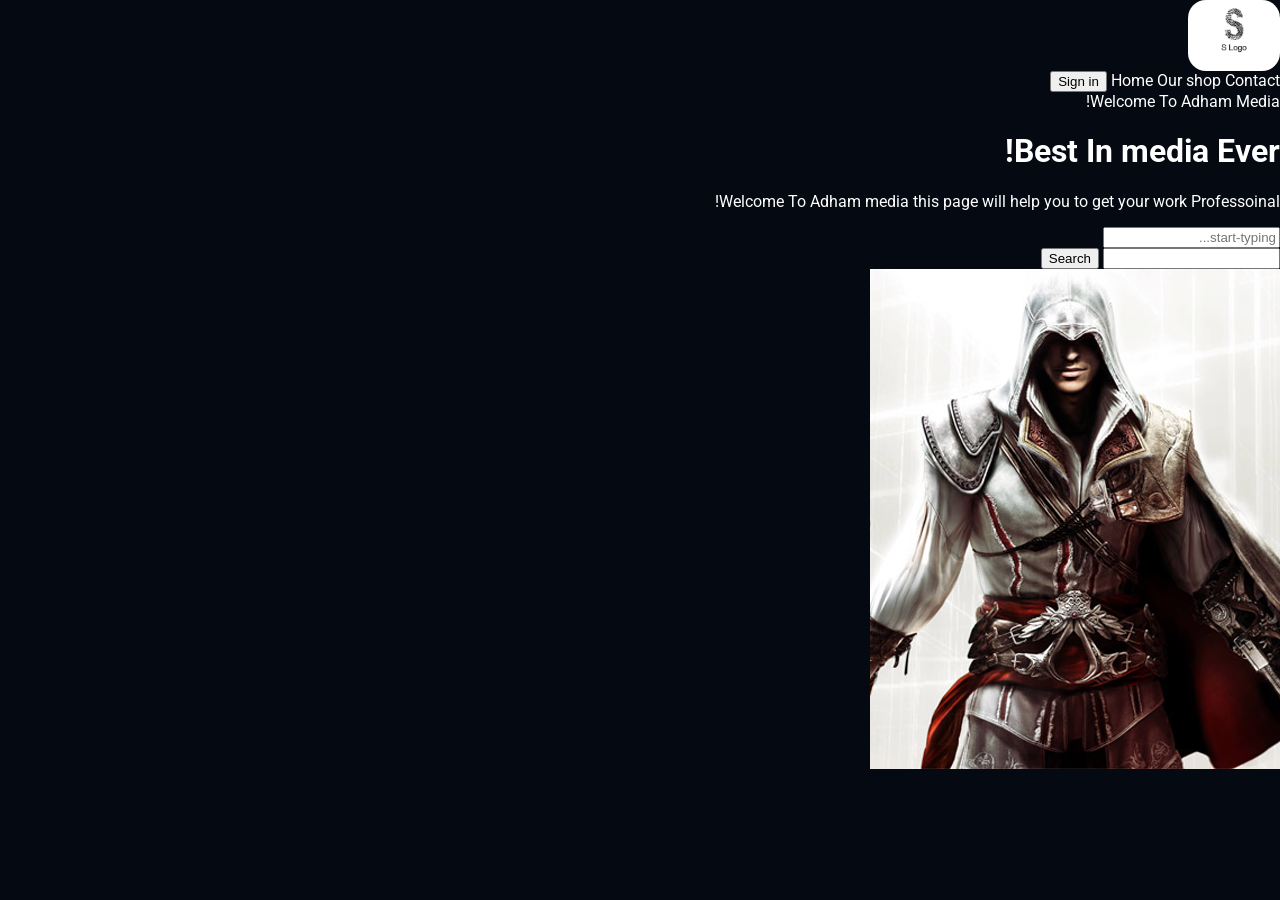
==== index.html @ a1171e75 "s s" ====
<!DOCTYPE html>

<head>
    <link rel="preconnect" href="https://fonts.googleapis.com">
    <link rel="preconnect" href="https://fonts.gstatic.com" crossorigin>
    <link
        href="https://fonts.googleapis.com/css2?family=Google+Sans:ital,opsz,wght,GRAD@0,17..18,400..700,200;1,17..18,400..700,200&family=Roboto:ital,wght@0,100..900;1,100..900&display=swap"
        rel="stylesheet">
    <title> Adham Media</title>
    <link rel="stylesheet" href="style.css">
</head>



<body class="landing-page">

    <div class="header">
        <img class="logo" src="images/20461.webp" />
        <div class="header-links">
            <a href="test.html">Home</a>
            <a href="#">Our shop</a>
            <a href="#">Contact</a>
            <button>Sign in </button>
        </div>
    </div>
    <!--landingpage -->
    <div>
        <span> Welcome To Adham Media!</span>
        <h1>Best In media Ever!</h1>
        <p>Welcome To Adham media this page will help you to get your work Professoinal!</p>
    </div>
    <div class="landing-page-search">
        <input placeholder="start-typing..." />
    </div>
    <input type="search">
    <button>Search</button>
    <div>
        <img src="images/banner-image.jpg" alt="">
    </div>
    </div>
</body>
---- style.css ----
body{margin:0;padding:0;font-family:"Roboto",sans-serif;background:#050911;color:#fff;direction:rtl}
*{box-sizing:border-box}
a{text-decoration:none;color:inherit}
img{max-width:100%;display:block}

.home-page{min-height:100vh;background:radial-gradient(circle at top left,#0d122e 0%,#060811 48%,#02040a 100%);padding-bottom:60px}
.site-header{max-width:1240px;margin:0 auto;padding:24px 32px;display:flex;justify-content:space-between;align-items:center;gap:24px}
.brand{display:flex;align-items:center;gap:16px}
.logo{width:90px;height:auto;border-radius:18px;object-fit:contain}
.brand-label{display:block;font-size:1.25rem;font-weight:800;color:#eef0ff}
.brand-subtitle{margin:0;color:#8ea1ff;font-size:.95rem}
.nav-menu{display:flex;align-items:center;gap:16px;flex-wrap:wrap}
.nav-menu a{padding:12px 18px;border-radius:999px;transition:transform .25s ease,background .25s ease}
.nav-menu a:hover{transform:translateY(-2px);background:rgba(94,114,255,.14)}
.nav-button{background:#5e72ff;color:#fff;box-shadow:0 18px 38px rgba(94,114,255,.22)}
.hero-panel{max-width:1180px;margin:0 auto;display:grid;grid-template-columns:1.1fr .9fr;gap:38px;padding:40px 32px 0;align-items:center;position:relative}
.hero-panel::after{content:'';position:absolute;left:5%;top:8%;width:45%;height:80%;border-radius:50%;background:radial-gradient(circle,#4273ff55 0%,transparent 55%);pointer-events:none}
.hero-copy{position:relative;z-index:1}
.eyebrow{display:inline-block;padding:10px 18px;background:rgba(94,114,255,.12);border-radius:999px;color:#c1d0ff;font-weight:700;margin-bottom:20px}
.hero-copy h1{font-size:clamp(3rem,4.5vw,4.8rem);line-height:1.03;margin:0 0 22px;color:#f5f7ff;letter-spacing:-.04em;text-shadow:0 18px 40px rgba(0,0,0,.2)}
.hero-copy p{max-width:620px;font-size:1.05rem;line-height:1.8;color:rgba(245,247,255,.82);margin:0 0 30px}
.hero-actions{display:flex;flex-wrap:wrap;gap:16px;margin-bottom:36px}
.primary-button{display:inline-flex;align-items:center;justify-content:center;padding:16px 34px;border-radius:999px;background:linear-gradient(135deg,#6a7bff,#2f3bc1);color:#fff;font-weight:700;box-shadow:0 20px 50px rgba(64,84,255,.22)}
.secondary-button{display:inline-flex;align-items:center;justify-content:center;padding:16px 34px;border-radius:999px;border:1px solid rgba(255,255,255,.14);color:#d7d9ff;background:rgba(255,255,255,.04)}
.hero-metrics{display:grid;grid-template-columns:repeat(3,minmax(120px,1fr));gap:18px}
.hero-metrics div{padding:22px;border-radius:24px;background:rgba(255,255,255,.05);border:1px solid rgba(255,255,255,.08);text-align:center;backdrop-filter:blur(12px)}
.hero-metrics strong{display:block;font-size:2rem;color:#fff;margin-bottom:8px}
.hero-metrics span{display:block;color:#aab8ff}
.hero-visual{position:relative}
.visual-card{position:relative;border-radius:38px;overflow:hidden;box-shadow:0 38px 100px rgba(0,0,0,.45);border:1px solid rgba(94,114,255,.18);background:linear-gradient(180deg,rgba(13,23,77,.85),rgba(8,10,21,.95))}
.visual-card img{width:100%;height:auto;display:block}
.visual-badge{position:absolute;bottom:20px;left:20px;right:auto;padding:18px 22px;border-radius:24px;background:rgba(4,6,16,.92);border:1px solid rgba(94,114,255,.16);backdrop-filter:blur(16px)}
.visual-badge span{display:block;color:#91a7ff;font-size:.9rem;margin-bottom:8px;letter-spacing:.08em;text-transform:uppercase}
.visual-badge strong{display:block;font-size:1.5rem;color:#fff}
.features-grid{max-width:1180px;margin:60px auto 40px;padding:0 32px;display:grid;grid-template-columns:repeat(3,minmax(220px,1fr));gap:24px}
.feature-item{padding:28px;border-radius:28px;background:rgba(255,255,255,.04);border:1px solid rgba(255,255,255,.08);box-shadow:0 28px 90px rgba(0,0,0,.16);transition:transform .3s ease,border-color .3s ease}
.feature-item:hover{transform:translateY(-8px);border-color:rgba(94,114,255,.35)}
.feature-item span{display:inline-flex;padding:10px 14px;border-radius:999px;background:rgba(94,114,255,.16);color:#c7d2fe;font-weight:700;margin-bottom:20px}
.feature-item h2{margin:0 0 14px;font-size:1.5rem;color:#fff}
.feature-item p{margin:0;color:rgba(255,255,255,.72);line-height:1.75}
.cta-strip{max-width:1180px;margin:0 auto;padding:32px 32px 48px;display:flex;align-items:center;justify-content:space-between;gap:20px;background:linear-gradient(135deg,rgba(79,70,229,.16),rgba(255,255,255,.05));border:1px solid rgba(255,255,255,.1);border-radius:28px;box-shadow:0 24px 80px rgba(0,0,0,.16)}
.cta-strip small{display:block;color:#b7c2ff;margin-bottom:12px}
.cta-strip h2{margin:0 0 14px;font-size:2rem;line-height:1.2;color:#fff}
.cta-strip p{margin:0;color:rgba(255,255,255,.74);max-width:760px;line-height:1.8}
@media(max-width:980px){.site-header{flex-direction:column;align-items:flex-start}.hero-panel{grid-template-columns:1fr;gap:28px;padding:40px 24px}.features-grid{grid-template-columns:1fr}.cta-strip{flex-direction:column;align-items:flex-start;padding:28px}}@media(max-width:680px){.site-header{padding:20px 20px}.hero-copy h1{font-size:2.5rem}.hero-actions{flex-direction:column;align-items:stretch}.primary-button,.secondary-button{width:100%}.hero-metrics{grid-template-columns:1fr}.cta-strip{padding:24px}.nav-menu{gap:10px}}'@
cd "d:\Website Learning\Adham.websiteflexi.com"; Set-Content -Path style.css -Value @'
body{margin:0;padding:0;font-family:"Roboto",sans-serif;background:#050911;color:#fff;direction:rtl}
*{box-sizing:border-box}
a{text-decoration:none;color:inherit}
img{max-width:100%;display:block}

.home-page{min-height:100vh;background:radial-gradient(circle at top left,#0d122e 0%,#060811 48%,#02040a 100%);padding-bottom:60px}
.site-header{max-width:1240px;margin:0 auto;padding:24px 32px;display:flex;justify-content:space-between;align-items:center;gap:24px}
.brand{display:flex;align-items:center;gap:16px}
.logo{width:90px;height:auto;border-radius:18px;object-fit:contain}
.brand-label{display:block;font-size:1.25rem;font-weight:800;color:#eef0ff}
.brand-subtitle{margin:0;color:#8ea1ff;font-size:.95rem}
.nav-menu{display:flex;align-items:center;gap:16px;flex-wrap:wrap}
.nav-menu a{padding:12px 18px;border-radius:999px;transition:transform .25s ease,background .25s ease}
.nav-menu a:hover{transform:translateY(-2px);background:rgba(94,114,255,.14)}
.nav-button{background:#5e72ff;color:#fff;box-shadow:0 18px 38px rgba(94,114,255,.22)}
.hero-panel{max-width:1180px;margin:0 auto;display:grid;grid-template-columns:1.1fr .9fr;gap:38px;padding:40px 32px 0;align-items:center;position:relative}
.hero-panel::after{content:'';position:absolute;left:5%;top:8%;width:45%;height:80%;border-radius:50%;background:radial-gradient(circle,#4273ff55 0%,transparent 55%);pointer-events:none}
.hero-copy{position:relative;z-index:1}
.eyebrow{display:inline-block;padding:10px 18px;background:rgba(94,114,255,.12);border-radius:999px;color:#c1d0ff;font-weight:700;margin-bottom:20px}
.hero-copy h1{font-size:clamp(3rem,4.5vw,4.8rem);line-height:1.03;margin:0 0 22px;color:#f5f7ff;letter-spacing:-.04em;text-shadow:0 18px 40px rgba(0,0,0,.2)}
.hero-copy p{max-width:620px;font-size:1.05rem;line-height:1.8;color:rgba(245,247,255,.82);margin:0 0 30px}
.hero-actions{display:flex;flex-wrap:wrap;gap:16px;margin-bottom:36px}
.primary-button{display:inline-flex;align-items:center;justify-content:center;padding:16px 34px;border-radius:999px;background:linear-gradient(135deg,#6a7bff,#2f3bc1);color:#fff;font-weight:700;box-shadow:0 20px 50px rgba(64,84,255,.22)}
.secondary-button{display:inline-flex;align-items:center;justify-content:center;padding:16px 34px;border-radius:999px;border:1px solid rgba(255,255,255,.14);color:#d7d9ff;background:rgba(255,255,255,.04)}
.hero-metrics{display:grid;grid-template-columns:repeat(3,minmax(120px,1fr));gap:18px}
.hero-metrics div{padding:22px;border-radius:24px;background:rgba(255,255,255,.05);border:1px solid rgba(255,255,255,.08);text-align:center;backdrop-filter:blur(12px)}
.hero-metrics strong{display:block;font-size:2rem;color:#fff;margin-bottom:8px}
.hero-metrics span{display:block;color:#aab8ff}
.hero-visual{position:relative}
.visual-card{position:relative;border-radius:38px;overflow:hidden;box-shadow:0 38px 100px rgba(0,0,0,.45);border:1px solid rgba(94,114,255,.18);background:linear-gradient(180deg,rgba(13,23,77,.85),rgba(8,10,21,.95))}
.visual-card img{width:100%;height:auto;display:block}
.visual-badge{position:absolute;bottom:20px;left:20px;right:auto;padding:18px 22px;border-radius:24px;background:rgba(4,6,16,.92);border:1px solid rgba(94,114,255,.16);backdrop-filter:blur(16px)}
.visual-badge span{display:block;color:#91a7ff;font-size:.9rem;margin-bottom:8px;letter-spacing:.08em;text-transform:uppercase}
.visual-badge strong{display:block;font-size:1.5rem;color:#fff}
.features-grid{max-width:1180px;margin:60px auto 40px;padding:0 32px;display:grid;grid-template-columns:repeat(3,minmax(220px,1fr));gap:24px}
.feature-item{padding:28px;border-radius:28px;background:rgba(255,255,255,.04);border:1px solid rgba(255,255,255,.08);box-shadow:0 28px 90px rgba(0,0,0,.16);transition:transform .3s ease,border-color .3s ease}
.feature-item:hover{transform:translateY(-8px);border-color:rgba(94,114,255,.35)}
.feature-item span{display:inline-flex;padding:10px 14px;border-radius:999px;background:rgba(94,114,255,.16);color:#c7d2fe;font-weight:700;margin-bottom:20px}
.feature-item h2{margin:0 0 14px;font-size:1.5rem;color:#fff}
.feature-item p{margin:0;color:rgba(255,255,255,.72);line-height:1.75}
.cta-strip{max-width:1180px;margin:0 auto;padding:32px 32px 48px;display:flex;align-items:center;justify-content:space-between;gap:20px;background:linear-gradient(135deg,rgba(79,70,229,.16),rgba(255,255,255,.05));border:1px solid rgba(255,255,255,.1);border-radius:28px;box-shadow:0 24px 80px rgba(0,0,0,.16)}
.cta-strip small{display:block;color:#b7c2ff;margin-bottom:12px}
.cta-strip h2{margin:0 0 14px;font-size:2rem;line-height:1.2;color:#fff}
.cta-strip p{margin:0;color:rgba(255,255,255,.74);max-width:760px;line-height:1.8}
@media(max-width:980px){.site-header{flex-direction:column;align-items:flex-start}.hero-panel{grid-template-columns:1fr;gap:28px;padding:40px 24px}.features-grid{grid-template-columns:1fr}.cta-strip{flex-direction:column;align-items:flex-start;padding:28px}}@media(max-width:680px){.site-header{padding:20px 20px}.hero-copy h1{font-size:2.5rem}.hero-actions{flex-direction:column;align-items:stretch}.primary-button,.secondary-button{width:100%}.hero-metrics{grid-template-columns:1fr}.cta-strip{padding:24px}.nav-menu{gap:10px}}'@
cd "d:\Website Learning\Adham.websiteflexi.com"; Get-Content style.css -Head 30
cd "d:\Website Learning\Adham.websiteflexi.com"; Get-Item style.css | Select-Object FullName,Length; Get-Content style.css | Select-Object -First 30
cd "d:\Website Learning\Adham.websiteflexi.com"; pwd; Get-Content .\style.css -First 20
cd "d:\Website Learning\Adham.websiteflexi.com"; pwd; Get-Item .\style.css | Format-List FullName,Length; Get-Content .\style.css | Select-Object -First 15 | Format-List
cd "d:\Website Learning\Adham.websiteflexi.com"; Get-Item .\style.css | Format-List FullName,Length; Get-Content .\style.css | Select-Object -First 15
cd "d:\Website Learning\Adham.websiteflexi.com"; python - <<'PY'
import os
path = os.path.abspath('style.css')
print('PATH:', path)
print('EXISTS:', os.path.exists('style.css'))
with open('style.css','r',encoding='utf-8',errors='replace') as f:
    data = f.read(400)
print('FIRST:', repr(data))
PY
cd "d:\Website Learning\Adham.websiteflexi.com"; Get-ChildItem style.css | Format-List; Get-Content style.css -TotalCount 15
cd "d:\Website Learning\Adham.websiteflexi.com"; echo TEST; Get-Content .\style.css -Head 10
cd "d:\Website Learning\Adham.websiteflexi.com"; python - <<'PY'
css = r'''
body{margin:0;padding:0;font-family:"Roboto",sans-serif;background:#050911;color:#fff;direction:rtl}
*{box-sizing:border-box}
a{text-decoration:none;color:inherit}
img{max-width:100%;display:block}

.home-page,
.register-page{min-height:100vh}
.site-header,
.register-page .site-header{max-width:1240px;margin:0 auto;padding:26px 32px;display:flex;justify-content:space-between;align-items:center;gap:18px}
.brand{display:flex;align-items:center;gap:16px}
.logo{width:92px;height:auto;border-radius:18px;object-fit:contain}
.brand-label{display:block;font-size:1.25rem;font-weight:800;color:#eef0ff}
.brand-subtitle{margin:0;color:#8ea1ff;font-size:.95rem}
.nav-menu{display:flex;align-items:center;gap:12px;flex-wrap:wrap}
.nav-menu a{padding:12px 18px;border-radius:999px;transition:transform .24s ease,background .24s ease;color:#d7d7ff;font-weight:600}
.nav-menu a:hover{transform:translateY(-2px);background:rgba(94,114,255,.14)}
.nav-button{background:linear-gradient(135deg,#5e72ff,#3b4fe0);color:#fff;box-shadow:0 18px 38px rgba(94,114,255,.24)}
.hero-panel{max-width:1180px;margin:0 auto;display:grid;grid-template-columns:1.1fr .9fr;gap:36px;padding:40px 32px 0;align-items:center;position:relative};
.hero-panel::after{content:'';position:absolute;left:4%;top:6%;width:48%;height:76%;border-radius:50%;background:radial-gradient(circle,rgba(66,115,255,.3),transparent 52%);pointer-events:none};
.hero-copy{position:relative;z-index:1};
.eyebrow{display:inline-block;padding:10px 18px;background:rgba(94,114,255,.12);border-radius:999px;color:#c1d0ff;font-weight:700;margin-bottom:22px;letter-spacing:.08em;text-transform:uppercase}
.hero-copy h1{margin:0 0 22px;font-size:clamp(3rem,4.5vw,4.8rem);line-height:1.03;letter-spacing:-.04em;color:#f5f7ff;text-shadow:0 18px 40px rgba(0,0,0,.22)}
.hero-copy p{max-width:620px;margin:0 0 34px;font-size:1.05rem;line-height:1.8;color:rgba(245,247,255,.84)}
.hero-actions{display:flex;flex-wrap:wrap;gap:16px;margin-bottom:36px}
.primary-button,.secondary-button,.btn-primary{display:inline-flex;align-items:center;justify-content:center;border-radius:999px;padding:16px 34px;font-weight:700;transition:transform .25s ease,background-color .25s ease,opacity .25s ease}
.primary-button,.btn-primary{background:linear-gradient(135deg,#6a7bff,#2f3bc1);color:#fff;box-shadow:0 20px 50px rgba(64,84,255,.22)}
.primary-button:hover,.btn-primary:hover{transform:translateY(-2px)}
.secondary-button{background:rgba(255,255,255,.05);border:1px solid rgba(255,255,255,.12);color:#d7d9ff}
.secondary-button:hover{background:rgba(255,255,255,.14)}
.hero-metrics{display:grid;grid-template-columns:repeat(3,minmax(120px,1fr));gap:18px}
.hero-metrics div{padding:22px;border-radius:24px;background:rgba(255,255,255,.05);border:1px solid rgba(255,255,255,.08);text-align:center;backdrop-filter:blur(12px)}
.hero-metrics strong{display:block;font-size:2rem;color:#fff;margin-bottom:8px}
.hero-metrics span{display:block;color:#aab8ff}
.hero-visual{position:relative}
.visual-card{position:relative;border-radius:38px;overflow:hidden;box-shadow:0 38px 100px rgba(0,0,0,.45);border:1px solid rgba(94,114,255,.18);background:linear-gradient(180deg,rgba(13,23,77,.85),rgba(8,10,21,.95))}
.visual-card img{width:100%;height:auto;display:block}
.visual-badge{position:absolute;bottom:20px;left:20px;padding:18px 22px;border-radius:24px;background:rgba(4,6,16,.92);border:1px solid rgba(94,114,255,.16);backdrop-filter:blur(16px)}
.visual-badge span{display:block;color:#91a7ff;font-size:.9rem;margin-bottom:8px;letter-spacing:.08em;text-transform:uppercase}
.visual-badge strong{display:block;font-size:1.5rem;color:#fff}
.features-grid{max-width:1180px;margin:60px auto 40px;padding:0 32px;display:grid;grid-template-columns:repeat(3,minmax(220px,1fr));gap:24px}
.feature-item{padding:28px;border-radius:28px;background:rgba(255,255,255,.04);border:1px solid rgba(255,255,255,.08);box-shadow:0 28px 90px rgba(0,0,0,.16);transition:transform .3s ease,border-color .3s ease}
.feature-item:hover{transform:translateY(-8px);border-color:rgba(94,114,255,.35)}
.feature-item span{display:inline-flex;padding:10px 14px;border-radius:999px;background:rgba(94,114,255,.16);color:#c7d2fe;font-weight:700;margin-bottom:20px}
.feature-item h2{margin:0 0 14px;font-size:1.5rem;color:#fff}
.feature-item p{margin:0;color:rgba(255,255,255,.72);line-height:1.75}
.cta-strip{max-width:1180px;margin:0 auto 80px;padding:32px 32px 48px;display:flex;align-items:center;justify-content:space-between;gap:20px;background:linear-gradient(135deg,rgba(79,70,229,.16),rgba(255,255,255,.05));border:1px solid rgba(255,255,255,.1);border-radius:28px;box-shadow:0 24px 80px rgba(0,0,0,.16)}
.cta-strip small{display:block;color:#b7c2ff;margin-bottom:12px}
.cta-strip h2{margin:0 0 14px;font-size:2rem;line-height:1.2;color:#fff}
.cta-strip p{margin:0;color:rgba(255,255,255,.74);max-width:760px;line-height:1.8}

.register-page{background:linear-gradient(180deg,#0d1f48 0%,#07152d 100%)}
.form-container{display:flex;justify-content:center;align-items:center;padding:40px 24px 60px}
.register-panel{width:min(1080px,100%);display:grid;grid-template-columns:1fr 1.05fr;background:rgba(255,255,255,.06);border:1px solid rgba(255,255,255,.12);border-radius:32px;overflow:hidden;backdrop-filter:blur(18px);box-shadow:0 40px 120px rgba(0,0,0,.24)}
.register-info{padding:48px 38px;display:flex;flex-direction:column;justify-content:space-between;gap:24px;border-right:1px solid rgba(255,255,255,.08)}
.register-info span{color:#7dd3fc;font-size:.95rem;font-weight:700;letter-spacing:.08em;text-transform:uppercase}
.register-info h1{margin:0;font-size:2.6rem;line-height:1.05}
.register-info p{color:rgba(255,255,255,.82);font-size:1rem;line-height:1.8}
.register-stats{display:flex;gap:18px;flex-wrap:wrap}
.register-stats div{background:rgba(255,255,255,.08);padding:18px 20px;border-radius:20px;min-width:140px}
.register-stats strong{display:block;font-size:1.8rem;margin-bottom:8px;color:#fff}
.register-stats p{margin:0;color:#cbd5e1}
.register-form{padding:48px 38px;display:grid;gap:18px}
.input-group{display:grid;gap:8px}
.input-group label{color:rgba(255,255,255,.85);font-size:.95rem}
.input-group input{width:100%;padding:14px 16px;border-radius:16px;border:1px solid rgba(255,255,255,.14);background:rgba(255,255,255,.08);color:white;font-size:1rem;outline:none;transition:border-color .2s ease,box-shadow .2s ease}
.input-group input:focus{border-color:#7dd3fc;box-shadow:0 0 0 3px rgba(125,211,252,.12)}
.helper-text{margin:0;color:rgba(255,255,255,.7);font-size:.95rem}
.success-message{margin:0;padding:14px 18px;border-radius:14px;background:rgba(34,197,94,.15);color:#d1fae5;border:1px solid rgba(34,197,94,.3);display:none}
.success-message.visible{display:block}
@media(max-width:980px){.hero-panel,.register-panel{grid-template-columns:1fr}.hero-panel{padding:40px 24px 0}.features-grid{grid-template-columns:1fr}.cta-strip{flex-direction:column;align-items:flex-start;padding:28px}}
@media(max-width:680px){.site-header{flex-direction:column;align-items:flex-start;padding:20px 20px}.hero-copy h1{font-size:2.5rem}.hero-actions{flex-direction:column;width:100%}.primary-button,.secondary-button,.btn-primary{width:100%}.hero-metrics{grid-template-columns:1fr}.features-grid,.cta-strip{padding:0 16px}.cta-strip{gap:18px}.nav-menu{gap:10px}}'''
with open('style.css','w',encoding='utf-8') as f:
    f.write(css)
print('OK')
PY
cd "d:\Website Learning\Adham.websiteflexi.com"; python - <<'PY'
from pathlib import Path
text = Path('main.css').read_text(encoding='utf-8')
if 'keyframes' not in text:
    Path('main.css').write_text(text + '\n\n@keyframes pageFade {\n  from { opacity: 0; transform: translateY(14px); }\n  to { opacity: 1; transform: translateY(0); }\n}\n\n@keyframes floatIn {\n  from { opacity: 0; transform: translateY(24px) scale(0.98); }\n  to { opacity: 1; transform: translateY(0) scale(1); }\n}\n', encoding='utf-8')
print('added keyframes')
else:
    print('keyframes exist')
PY
cd "d:\Website Learning\Adham.websiteflexi.com"; Get-Item index.html | Format-List Name,Length; Get-Content index.html -TotalCount 30
cd "d:\Website Learning\Adham.websiteflexi.com"; if (Test-Path index.html) { Write-Host 'EXISTS'; Get-Content index.html | ForEach-Object { Write-Host $_ } } else { Write-Host 'MISSING' }
cd "d:\Website Learning\Adham.websiteflexi.com"; @'
<!DOCTYPE html>
<html lang="ar" dir="rtl">
<head>
    <meta charset="UTF-8">
    <meta name="viewport" content="width=device-width, initial-scale=1.0">
    <link rel="preconnect" href="https://fonts.googleapis.com">
    <link rel="preconnect" href="https://fonts.gstatic.com" crossorigin>
    <link href="https://fonts.googleapis.com/css2?family=Roboto:ital,wght@0,100..900;1,100..900&display=swap" rel="stylesheet">
    <title>????? ???????? | Adham Portfolio</title>
    <link rel="stylesheet" href="./main.css">
</head>
<body class="home-page">
    <header class="site-header">
        <div class="brand">
            <img class="logo" src="images/20461.webp" alt="???? Adham">
            <div>
                <span class="brand-label">Adham</span>
                <p class="brand-subtitle">????? ???????? ??????????</p>
            </div>
        </div>
        <nav class="nav-menu">
            <a href="index.html">????????</a>
            <a href="#projects">????????</a>
            <a href="#about">?? ???</a>
            <a class="nav-button" href="register.html">??? ????</a>
        </nav>
    </header>

    <main>
        <section class="hero-panel">
            <div class="hero-copy">
                <span class="eyebrow">????? ???????</span>
                <h1>????? ????? ????? ????? ???????? ??????? ???????</h1>
                <p>?????? ?????? ?? ???????? ??????? ??????? ?????? ???????? ?? ???? ????? ???? ?????? ?????? ?????.</p>
                <div class="hero-actions">
                    <a class="primary-button" href="register.html">??? ????? ????</a>
                    <a class="secondary-button" href="#projects">??? ????????</a>
                </div>
                <div class="hero-metrics">
                    <div>
                        <strong>10+</strong>
                        <span>?????? ?????</span>
                    </div>
                    <div>
                        <strong>350+</strong>
                        <span>???? ?????</span>
                    </div>
                    <div>
                        <strong>5</strong>
                        <span>????? ?????</span>
                    </div>
                </div>
            </div>

            <div class="hero-visual">
                <article class="visual-card">
                    <img src="images/banner-image.jpg" alt="????? ????? ????????? ???????">
                    <div class="visual-badge">
                        <span>?????? ???</span>
                        <strong>?????? ?????? 2026</strong>
                    </div>
                </article>
            </div>
        </section>

        <section id="projects" class="features-grid">
            <article class="feature-item">
                <span>??????? 01</span>
                <h2>????? ????? ???? ????????</h2>
                <p>????? ????? ???? ???? ???? ???? ?????? ?????? ?????? ???????? ????? ?????????.</p>
                <a href="#" class="secondary-button">??? ????????</a>
            </article>
            <article class="feature-item">
                <span>??????? 02</span>
                <h2>????? ???? ???</h2>
                <p>????? ???? ??? ?????? ?? ????? ??? ???? ????? ?????????? ????????.</p>
                <a href="#" class="secondary-button">??? ????????</a>
            </article>
            <article class="feature-item">
                <span>??????? 03</span>
                <h2>????? ????? ?????</h2>
                <p>????? ????? ????? ?? ????? ??? ???????? ???????? ????? ????????? ???? ????.</p>
                <a href="#" class="secondary-button">??? ????????</a>
            </article>
            <article class="feature-item">
                <span>??????? 04</span>
                <h2>???? ??????? ??????</h2>
                <p>????? ???? ???? ???????? ???? ??????? ??????? ???????? ?????? ???? ?????.</p>
                <a href="#" class="secondary-button">??? ????????</a>
            </article>
            <article class="feature-item">
                <span>??????? 05</span>
                <h2>???? ???? ????? ??????</h2>
                <p>?????? ????????? ????? ?? ????? ???? ????? ??????? ?????? ???????? ??????.</p>
                <a href="#" class="secondary-button">??? ????????</a>
            </article>
            <article class="feature-item">
                <span>??????? 06</span>
                <h2>???? ????? ?????</h2>
                <p>????? ???? ????? ?? ?????? ????? ????? ??? ????? ??????? ???????.</p>
                <a href="#" class="secondary-button">??? ????????</a>
            </article>
            <article class="feature-item">
                <span>??????? 07</span>
                <h2>????? ????? ?????</h2>
                <p>????? ??? ??????? ??????? ?? ????? ???? ????? ?????? ?????? ????.</p>
                <a href="#" class="secondary-button">??? ????????</a>
            </article>
            <article class="feature-item">
                <span>??????? 08</span>
                <h2>????? ????? ?????????</h2>
                <p>????? ????? ???? ?????? ?? ????? ???? ??????? ?????? ????? ??????????.</p>
                <a href="#" class="secondary-button">??? ????????</a>
            </article>
            <article class="feature-item">
                <span>??????? 09</span>
                <h2>???? ????? ?????</h2>
                <p>????? ???? ????? ???? ????? ??????? ????? ???????? ???? ??????? ???????.</p>
                <a href="#" class="secondary-button">??? ????????</a>
            </article>
            <article class="feature-item">
                <span>??????? 10</span>
                <h2>????? ????? ?????</h2>
                <p>????? ????? ????? ?????? ???????? ??????? ?? ?????? ????? ???????? ??????? ??????.</p>
                <a href="#" class="secondary-button">??? ????????</a>
            </article>
        </section>

        <section class="cta-strip" id="about">
            <div>
                <small>?? ???????</small>
                <h2>??????? ?????? ??? ???? ????</h2>
                <p>??? ?????? ???? ????? ????? ???????? ?? ???? ??????? ????? ???? ????? ????? ????? ???????.</p>
            </div>
            <a class="primary-button" href="contact.html">????? ???</a>
        </section>
    </main>
</body>
</html>
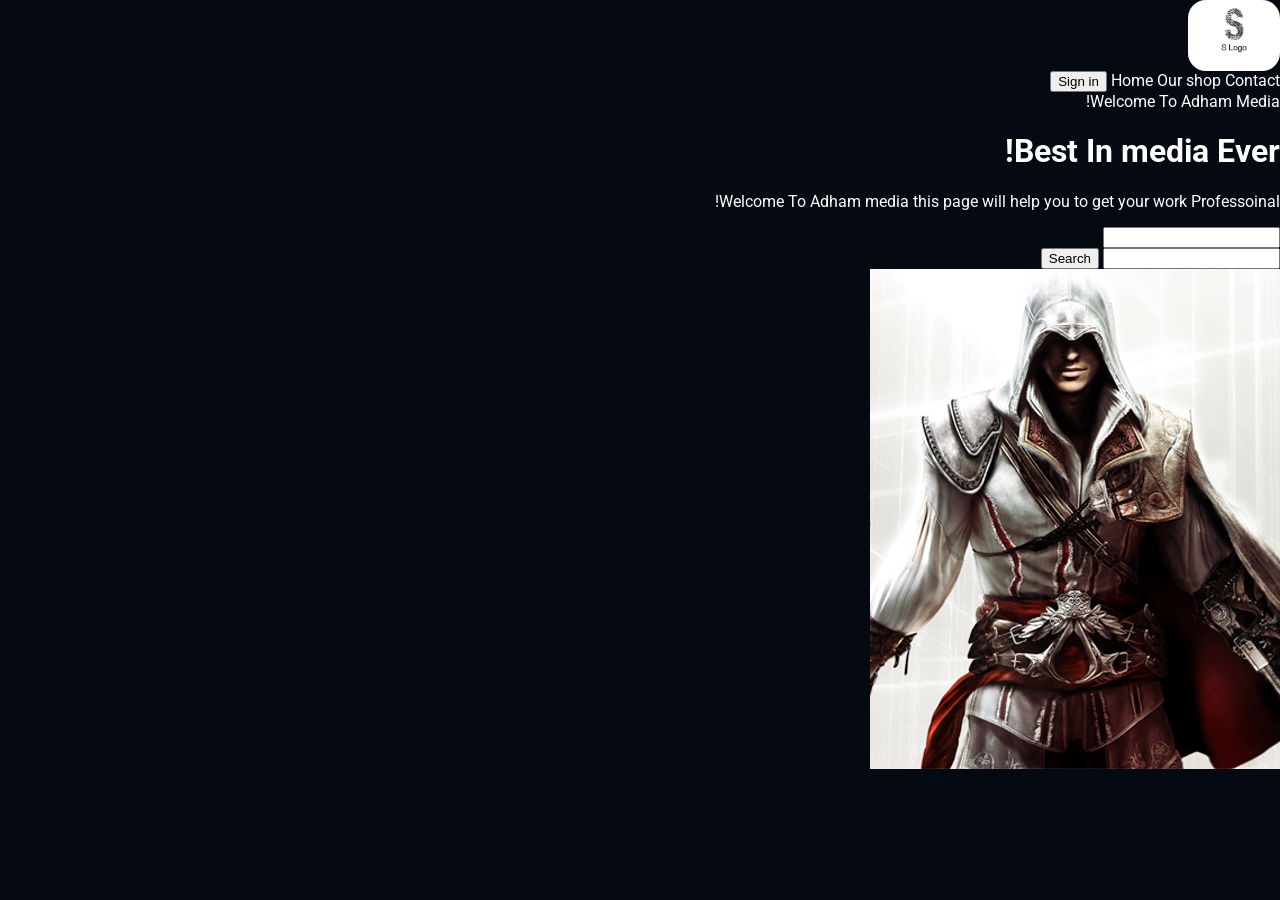
==== commit 5f62aa61: "s s" ====
--- a/index.html
+++ b/index.html
@@ -30,7 +30,7 @@
         <p>Welcome To Adham media this page will help you to get your work Professoinal!</p>
     </div>
     <div class="landing-page-search">
-        <input placeholder="start-typing..." />
+        <input searchplaceholder="start-typing..." />
     </div>
     <input type="search">
     <button>Search</button>
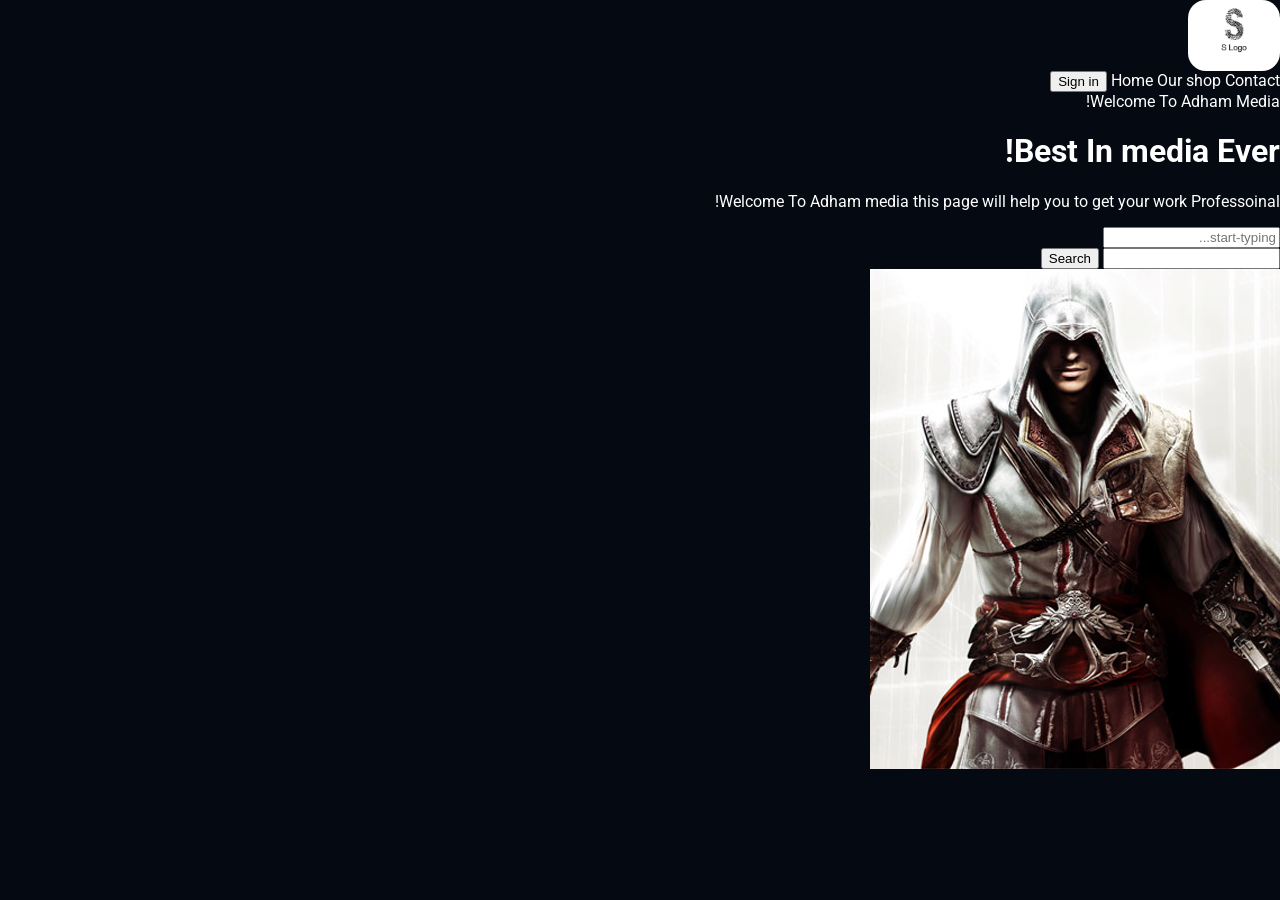
==== commit 611e9d6a: "s s" ====
--- a/index.html
+++ b/index.html
@@ -30,7 +30,7 @@
         <p>Welcome To Adham media this page will help you to get your work Professoinal!</p>
     </div>
     <div class="landing-page-search">
-        <input searchplaceholder="start-typing..." />
+        <input placeholder="start-typing..." />
     </div>
     <input type="search">
     <button>Search</button>
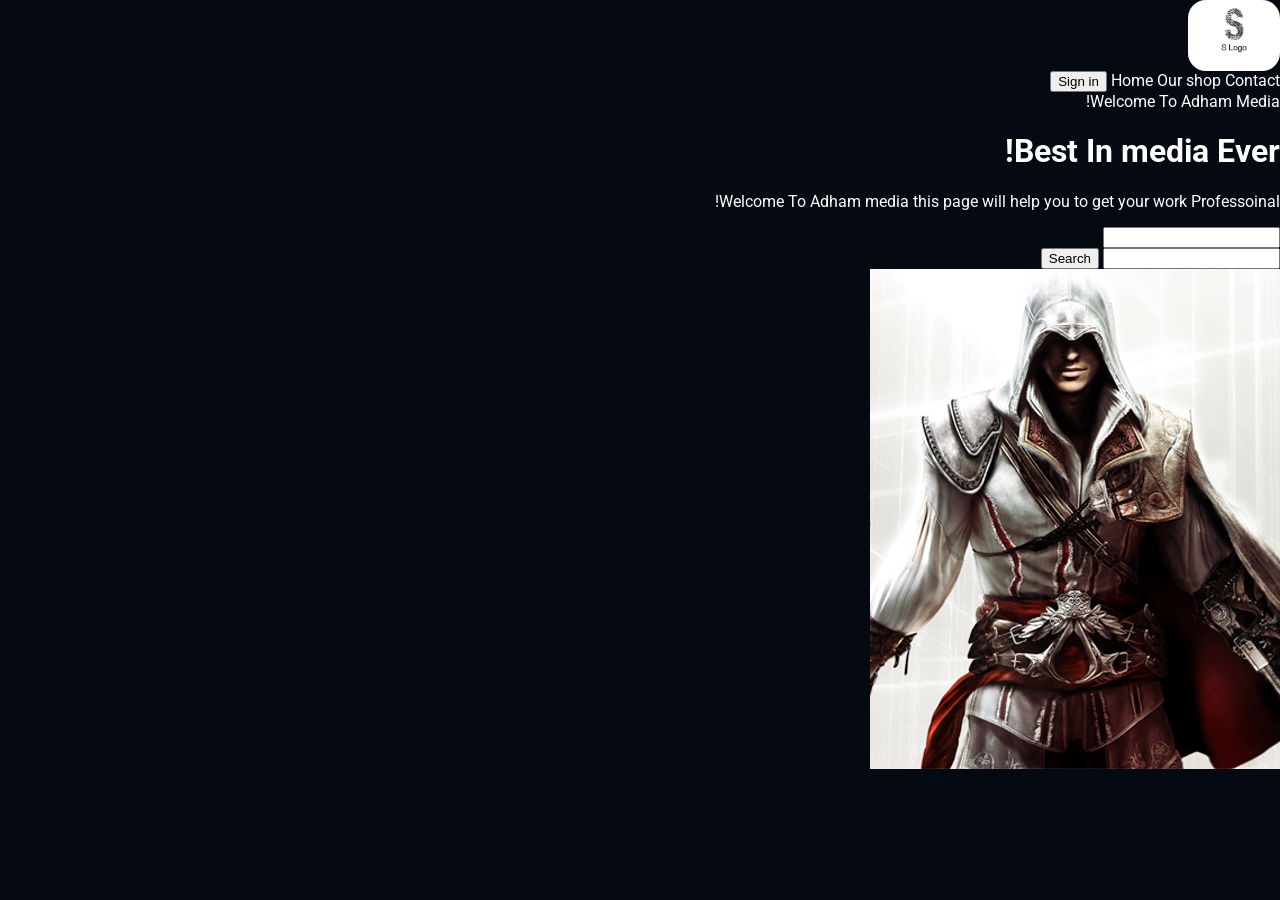
==== commit 0b4d8a34: "s s" ====
--- a/index.html
+++ b/index.html
@@ -30,7 +30,7 @@
         <p>Welcome To Adham media this page will help you to get your work Professoinal!</p>
     </div>
     <div class="landing-page-search">
-        <input placeholder="start-typing..." />
+        <input searchplaceholder="start-typing..." />
     </div>
     <input type="search">
     <button>Search</button>
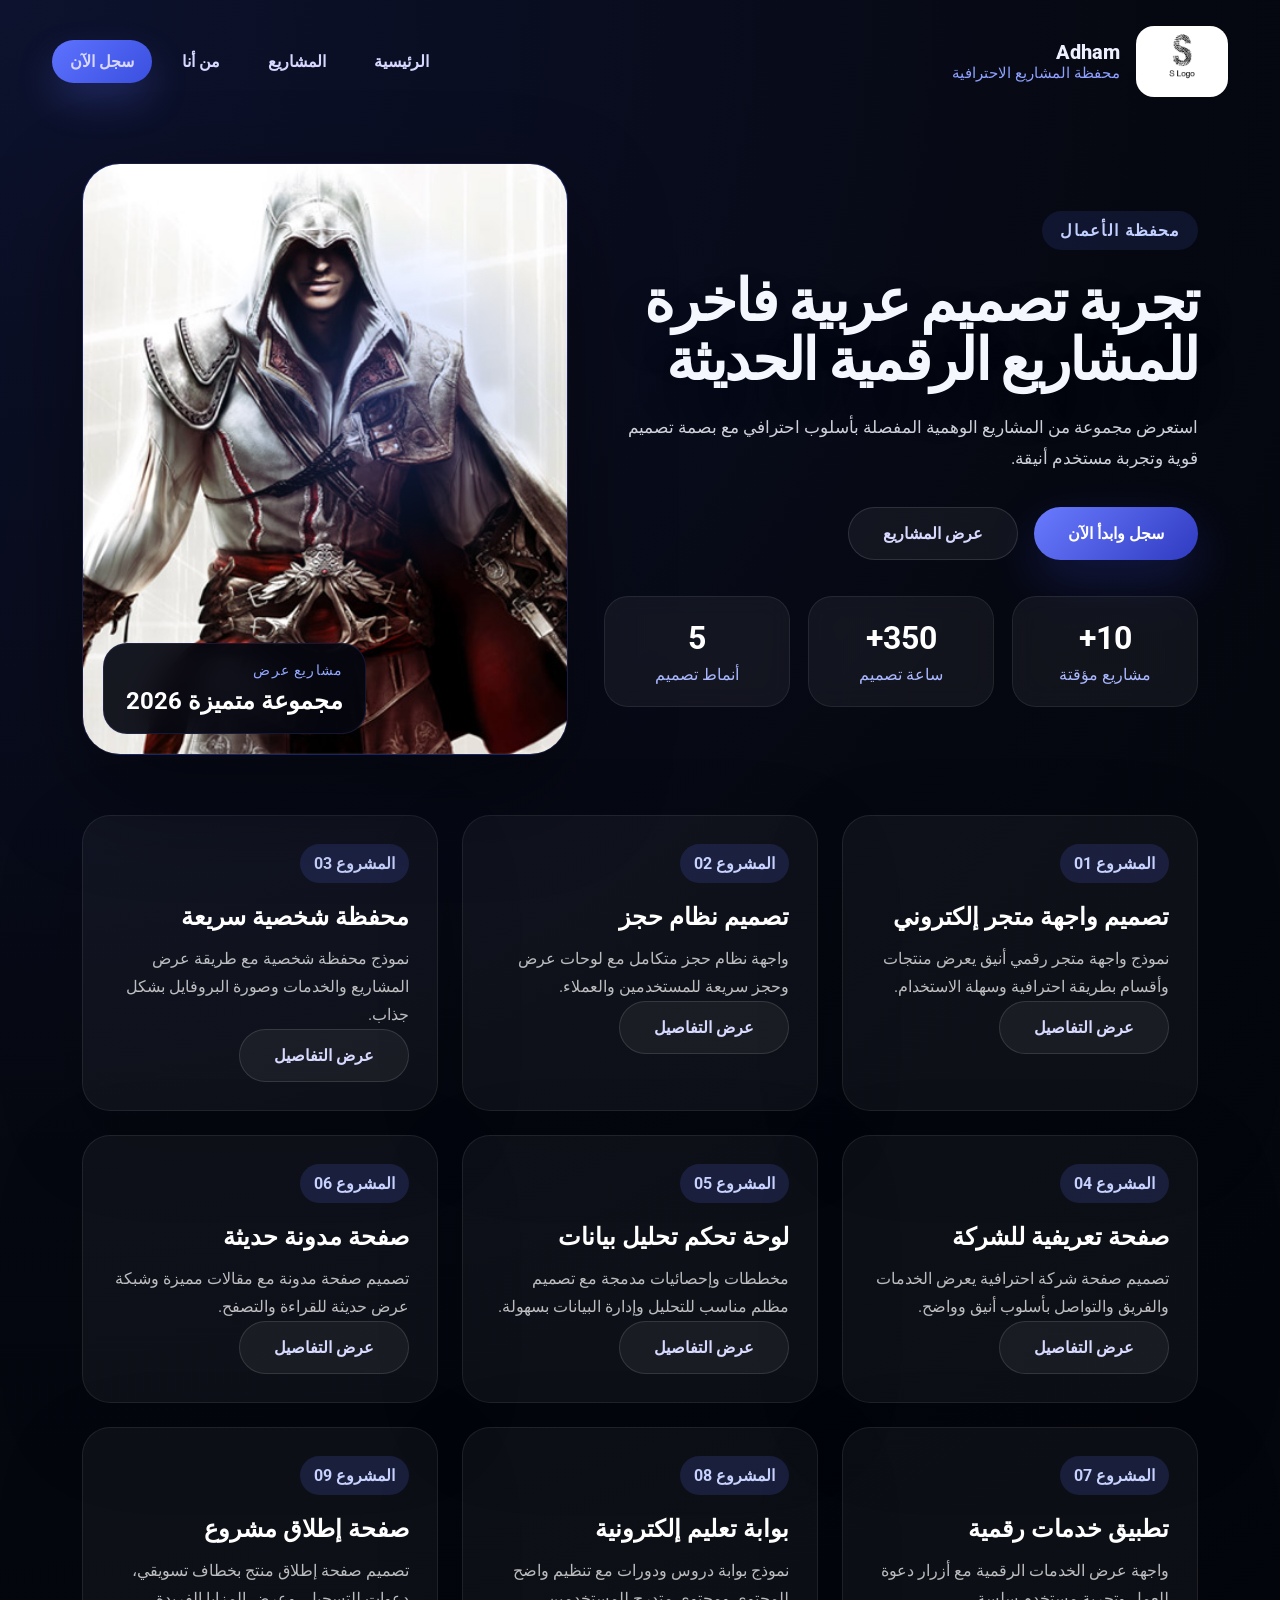
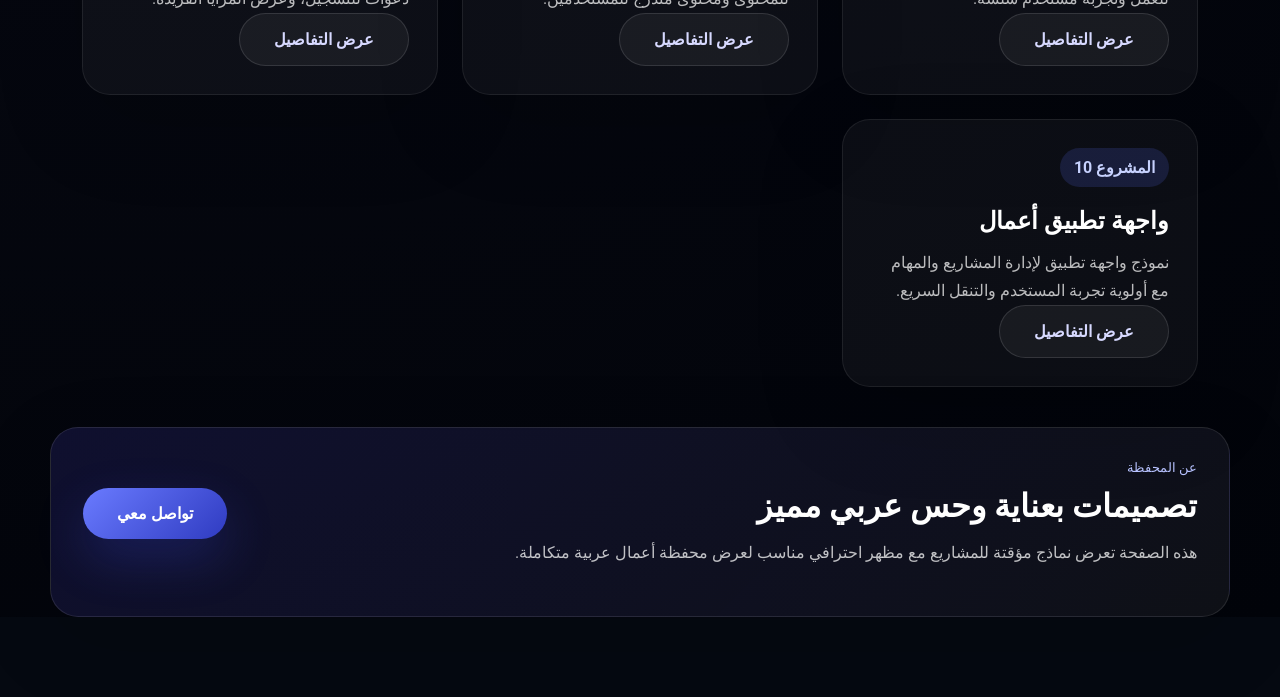
==== commit 4f25b4b9: "s s" ====
--- a/index.html
+++ b/index.html
@@ -1,41 +1,146 @@
-<!DOCTYPE html>
+﻿<!DOCTYPE html>
+<html lang="ar" dir="rtl">
+<head>
+  <meta charset="UTF-8">
+  <meta name="viewport" content="width=device-width, initial-scale=1.0">
+  <link rel="preconnect" href="https://fonts.googleapis.com">
+  <link rel="preconnect" href="https://fonts.gstatic.com" crossorigin>
+  <link href="https://fonts.googleapis.com/css2?family=Roboto:ital,wght@0,100..900;1,100..900&display=swap" rel="stylesheet">
+  <title>محفظة المشاريع | Adham Portfolio</title>
+  <link rel="stylesheet" href="./main.css">
+</head>
+<body class="home-page">
+  <header class="site-header">
+    <div class="brand">
+      <img class="logo" src="images/20461.webp" alt="شعار Adham">
+      <div>
+        <span class="brand-label">Adham</span>
+        <p class="brand-subtitle">محفظة المشاريع الاحترافية</p>
+      </div>
+    </div>
+    <nav class="nav-menu">
+      <a href="index.html">الرئيسية</a>
+      <a href="#projects">المشاريع</a>
+      <a href="#about">من أنا</a>
+      <a class="nav-button" href="register.html">سجل الآن</a>
+    </nav>
+  </header>
 
-<head>
-    <link rel="preconnect" href="https://fonts.googleapis.com">
-    <link rel="preconnect" href="https://fonts.gstatic.com" crossorigin>
-    <link
-        href="https://fonts.googleapis.com/css2?family=Google+Sans:ital,opsz,wght,GRAD@0,17..18,400..700,200;1,17..18,400..700,200&family=Roboto:ital,wght@0,100..900;1,100..900&display=swap"
-        rel="stylesheet">
-    <title> Adham Media</title>
-    <link rel="stylesheet" href="style.css">
-</head>
+  <main>
+    <section class="hero-panel">
+      <div class="hero-copy">
+        <span class="eyebrow">محفظة الأعمال</span>
+        <h1>تجربة تصميم عربية فاخرة للمشاريع الرقمية الحديثة</h1>
+        <p>استعرض مجموعة من المشاريع الوهمية المفصلة بأسلوب احترافي مع بصمة تصميم قوية وتجربة مستخدم أنيقة.</p>
+        <div class="hero-actions">
+          <a class="primary-button" href="register.html">سجل وابدأ الآن</a>
+          <a class="secondary-button" href="#projects">عرض المشاريع</a>
+        </div>
+        <div class="hero-metrics">
+          <div>
+            <strong>10+</strong>
+            <span>مشاريع مؤقتة</span>
+          </div>
+          <div>
+            <strong>350+</strong>
+            <span>ساعة تصميم</span>
+          </div>
+          <div>
+            <strong>5</strong>
+            <span>أنماط تصميم</span>
+          </div>
+        </div>
+      </div>
+      <div class="hero-visual">
+        <article class="visual-card">
+          <img src="images/banner-image.jpg" alt="واجهة محفظة المشاريع العربية">
+          <div class="visual-badge">
+            <span>مشاريع عرض</span>
+            <strong>مجموعة متميزة 2026</strong>
+          </div>
+        </article>
+      </div>
+    </section>
 
+    <section id="projects" class="features-grid">
+      <article class="feature-item">
+        <span>المشروع 01</span>
+        <h2>تصميم واجهة متجر إلكتروني</h2>
+        <p>نموذج واجهة متجر رقمي أنيق يعرض منتجات وأقسام بطريقة احترافية وسهلة الاستخدام.</p>
+        <a href="test.html" class="secondary-button">عرض التفاصيل</a>
+      </article>
+      <article class="feature-item">
+        <span>المشروع 02</span>
+        <h2>تصميم نظام حجز</h2>
+        <p>واجهة نظام حجز متكامل مع لوحات عرض وحجز سريعة للمستخدمين والعملاء.</p>
+        <a href="newhere/index.html" class="secondary-button">عرض التفاصيل</a>
+      </article>
+      <article class="feature-item">
+        <span>المشروع 03</span>
+        <h2>محفظة شخصية سريعة</h2>
+        <p>نموذج محفظة شخصية مع طريقة عرض المشاريع والخدمات وصورة البروفايل بشكل جذاب.</p>
+        <a href="#" class="secondary-button">عرض التفاصيل</a>
+      </article>
+      <article class="feature-item">
+        <span>المشروع 04</span>
+        <h2>صفحة تعريفية للشركة</h2>
+        <p>تصميم صفحة شركة احترافية يعرض الخدمات والفريق والتواصل بأسلوب أنيق وواضح.</p>
+        <a href="#" class="secondary-button">عرض التفاصيل</a>
+      </article>
+      <article class="feature-item">
+        <span>المشروع 05</span>
+        <h2>لوحة تحكم تحليل بيانات</h2>
+        <p>مخططات وإحصائيات مدمجة مع تصميم مظلم مناسب للتحليل وإدارة البيانات بسهولة.</p>
+        <a href="#" class="secondary-button">عرض التفاصيل</a>
+      </article>
+      <article class="feature-item">
+        <span>المشروع 06</span>
+        <h2>صفحة مدونة حديثة</h2>
+        <p>تصميم صفحة مدونة مع مقالات مميزة وشبكة عرض حديثة للقراءة والتصفح.</p>
+        <a href="#" class="secondary-button">عرض التفاصيل</a>
+      </article>
+      <article class="feature-item">
+        <span>المشروع 07</span>
+        <h2>تطبيق خدمات رقمية</h2>
+        <p>واجهة عرض الخدمات الرقمية مع أزرار دعوة للعمل وتجربة مستخدم سلسة.</p>
+        <a href="#" class="secondary-button">عرض التفاصيل</a>
+      </article>
+      <article class="feature-item">
+        <span>المشروع 08</span>
+        <h2>بوابة تعليم إلكترونية</h2>
+        <p>نموذج بوابة دروس ودورات مع تنظيم واضح للمحتوى ومحتوى متدرج للمستخدمين.</p>
+        <a href="#" class="secondary-button">عرض التفاصيل</a>
+      </article>
+      <article class="feature-item">
+        <span>المشروع 09</span>
+        <h2>صفحة إطلاق مشروع</h2>
+        <p>تصميم صفحة إطلاق منتج بخطاف تسويقي، دعوات للتسجيل، وعرض المزايا الفريدة.</p>
+        <a href="#" class="secondary-button">عرض التفاصيل</a>
+      </article>
+      <article class="feature-item">
+        <span>المشروع 10</span>
+        <h2>واجهة تطبيق أعمال</h2>
+        <p>نموذج واجهة تطبيق لإدارة المشاريع والمهام مع أولوية تجربة المستخدم والتنقل السريع.</p>
+        <a href="#" class="secondary-button">عرض التفاصيل</a>
+      </article>
+    </section>
 
-
-<body class="landing-page">
-
-    <div class="header">
-        <img class="logo" src="images/20461.webp" />
-        <div class="header-links">
-            <a href="test.html">Home</a>
-            <a href="#">Our shop</a>
-            <a href="#">Contact</a>
-            <button>Sign in </button>
-        </div>
-    </div>
-    <!--landingpage -->
-    <div>
-        <span> Welcome To Adham Media!</span>
-        <h1>Best In media Ever!</h1>
-        <p>Welcome To Adham media this page will help you to get your work Professoinal!</p>
-    </div>
-    <div class="landing-page-search">
-        <input searchplaceholder="start-typing..." />
-    </div>
-    <input type="search">
-    <button>Search</button>
-    <div>
-        <img src="images/banner-image.jpg" alt="">
-    </div>
-    </div>
-</body>+    <section class="cta-strip" id="about">
+      <div>
+        <small>عن المحفظة</small>
+        <h2>تصميمات بعناية وحس عربي مميز</h2>
+        <p>هذه الصفحة تعرض نماذج مؤقتة للمشاريع مع مظهر احترافي مناسب لعرض محفظة أعمال عربية متكاملة.</p>
+      </div>
+      <a class="primary-button" href="contact.html">تواصل معي</a>
+    </section>
+  </main>
+</body>
+</html>
+<template id="project-template">
+  <article class="feature-item">
+    <span></span>
+    <h2></h2>
+    <p></p>
+    <a href="#" class="secondary-button">عرض التفاصيل</a>
+  </article>
+</template>
--- a/main.css
+++ b/main.css
@@ -0,0 +1,513 @@
+/* Main stylesheet for Adham Gaming Arena */
+:root {
+  color-scheme: dark;
+  font-family: "Roboto", sans-serif;
+  color: #f5f7ff;
+  background: #050911;
+}
+* {
+  box-sizing: border-box;
+}
+html, body {
+  margin: 0;
+  padding: 0;
+  min-height: 100%;
+  scroll-behavior: smooth;
+}
+body {
+  background: radial-gradient(circle at top left, #0d122e 0%, #060811 45%, #02040a 100%);
+  overflow-x: hidden;
+  animation: pageFade 0.9s ease both;
+}
+.register-page {
+  direction: ltr;
+}
+a {
+  text-decoration: none;
+  color: inherit;
+}
+
+img {
+  max-width: 100%;
+  display: block;
+}
+.home-page,
+.register-page {
+  min-height: 100vh;
+}
+.site-header,
+.register-page .site-header {
+  max-width: 1240px;
+  margin: 0 auto;
+  padding: 26px 32px;
+  display: flex;
+  justify-content: space-between;
+  align-items: center;
+  gap: 18px;
+}
+.brand {
+  display: flex;
+  align-items: center;
+  gap: 16px;
+}
+.logo {
+  width: 92px;
+  border-radius: 18px;
+}
+.brand-label {
+  display: block;
+  font-size: 1.25rem;
+  font-weight: 800;
+  color: #eef0ff;
+}
+.brand-subtitle {
+  margin: 0;
+  color: #8ea1ff;
+  font-size: 0.95rem;
+}
+.nav-menu {
+  display: flex;
+  align-items: center;
+  gap: 12px;
+  flex-wrap: wrap;
+}
+.nav-menu a {
+  padding: 12px 18px;
+  border-radius: 999px;
+  transition: transform 0.24s ease, background 0.24s ease;
+  color: #d7d7ff;
+  font-weight: 600;
+}
+.nav-menu a:hover {
+  transform: translateY(-2px);
+  background: rgba(94, 114, 255, 0.14);
+}
+.nav-button {
+  background: linear-gradient(135deg, #5e72ff, #3b4fe0);
+  color: #fff;
+  box-shadow: 0 18px 38px rgba(94, 114, 255, 0.24);
+}
+.hero-panel {
+  max-width: 1180px;
+  margin: 0 auto;
+  display: grid;
+  grid-template-columns: 1.1fr 0.9fr;
+  gap: 36px;
+  padding: 40px 32px 0;
+  align-items: center;
+  position: relative;
+}
+.hero-panel, .feature-item, .register-panel, .cta-strip, .visual-card {
+  animation: floatIn 0.9s ease both;
+}
+.hero-panel::after {
+  content: "";
+  position: absolute;
+  left: 4%;
+  top: 6%;
+  width: 48%;
+  height: 76%;
+  border-radius: 50%;
+  background: radial-gradient(circle, rgba(66, 115, 255, 0.3), transparent 52%);
+  pointer-events: none;
+}
+.hero-copy {
+  position: relative;
+  z-index: 1;
+}
+.eyebrow {
+  display: inline-block;
+  padding: 10px 18px;
+  background: rgba(94, 114, 255, 0.12);
+  border-radius: 999px;
+  color: #c1d0ff;
+  font-weight: 700;
+  margin-bottom: 22px;
+  letter-spacing: 0.08em;
+  text-transform: uppercase;
+}
+.hero-copy h1 {
+  margin: 0 0 22px;
+  font-size: clamp(3rem, 4.5vw, 4.8rem);
+  line-height: 1.03;
+  letter-spacing: -0.04em;
+  color: #f5f7ff;
+  text-shadow: 0 18px 40px rgba(0, 0, 0, 0.22);
+}
+.hero-copy p {
+  max-width: 620px;
+  margin: 0 0 34px;
+  font-size: 1.05rem;
+  line-height: 1.8;
+  color: rgba(245, 247, 255, 0.84);
+}
+.hero-actions {
+  display: flex;
+  flex-wrap: wrap;
+  gap: 16px;
+  margin-bottom: 36px;
+}
+.hero-actions a {
+  position: relative;
+}
+.hero-actions a::after {
+  content: "";
+  position: absolute;
+  inset: 0;
+  border-radius: 999px;
+  box-shadow: 0 0 0 0 rgba(94, 114, 255, 0.3);
+  transition: box-shadow 0.3s ease;
+}
+.hero-actions a:hover::after {
+  box-shadow: 0 0 0 18px rgba(94, 114, 255, 0.08);
+}
+.primary-button,
+.secondary-button,
+.btn-primary {
+  display: inline-flex;
+  align-items: center;
+  justify-content: center;
+  border-radius: 999px;
+  padding: 16px 34px;
+  font-weight: 700;
+  transition: transform 0.25s ease, background-color 0.25s ease, opacity 0.25s ease;
+}
+.primary-button,
+.btn-primary {
+  background: linear-gradient(135deg, #6a7bff, #2f3bc1);
+  color: #fff;
+  box-shadow: 0 20px 50px rgba(64, 84, 255, 0.22);
+}
+.primary-button:hover,
+.btn-primary:hover {
+  transform: translateY(-2px);
+}
+.secondary-button {
+  background: rgba(255, 255, 255, 0.05);
+  border: 1px solid rgba(255, 255, 255, 0.12);
+  color: #d7d9ff;
+}
+.secondary-button:hover {
+  background: rgba(255, 255, 255, 0.14);
+}
+.hero-metrics {
+  display: grid;
+  grid-template-columns: repeat(3, minmax(120px, 1fr));
+  gap: 18px;
+}
+.hero-metrics div {
+  padding: 22px;
+  border-radius: 24px;
+  background: rgba(255, 255, 255, 0.05);
+  border: 1px solid rgba(255, 255, 255, 0.08);
+  text-align: center;
+  backdrop-filter: blur(12px);
+}
+.hero-metrics strong {
+  display: block;
+  font-size: 2rem;
+  color: #fff;
+  margin-bottom: 8px;
+}
+.hero-metrics span {
+  display: block;
+  color: #aab8ff;
+}
+.hero-visual {
+  position: relative;
+}
+.visual-card {
+  position: relative;
+  border-radius: 38px;
+  overflow: hidden;
+  box-shadow: 0 38px 100px rgba(0, 0, 0, 0.45);
+  border: 1px solid rgba(94, 114, 255, 0.18);
+  background: linear-gradient(180deg, rgba(13, 23, 77, 0.85), rgba(8, 10, 21, 0.95));
+}
+.visual-card img {
+  width: 100%;
+  height: auto;
+  display: block;
+}
+.visual-badge {
+  position: absolute;
+  bottom: 20px;
+  left: 20px;
+  padding: 18px 22px;
+  border-radius: 24px;
+  background: rgba(4, 6, 16, 0.92);
+  border: 1px solid rgba(94, 114, 255, 0.16);
+  backdrop-filter: blur(16px);
+}
+.visual-badge span {
+  display: block;
+  color: #91a7ff;
+  font-size: 0.9rem;
+  margin-bottom: 8px;
+  letter-spacing: 0.08em;
+  text-transform: uppercase;
+}
+.visual-badge strong {
+  display: block;
+  font-size: 1.5rem;
+  color: #fff;
+}
+.features-grid {
+  max-width: 1180px;
+  margin: 60px auto 40px;
+  padding: 0 32px;
+  display: grid;
+  grid-template-columns: repeat(3, minmax(220px, 1fr));
+  gap: 24px;
+}
+.feature-item {
+  padding: 28px;
+  border-radius: 28px;
+  background: rgba(255, 255, 255, 0.04);
+  border: 1px solid rgba(255, 255, 255, 0.08);
+  box-shadow: 0 28px 90px rgba(0, 0, 0, 0.16);
+  transition: transform 0.3s ease, border-color 0.3s ease;
+}
+.feature-item:hover {
+  transform: translateY(-8px);
+  border-color: rgba(94, 114, 255, 0.35);
+}
+.feature-item span {
+  display: inline-flex;
+  padding: 10px 14px;
+  border-radius: 999px;
+  background: rgba(94, 114, 255, 0.16);
+  color: #c7d2fe;
+  font-weight: 700;
+  margin-bottom: 20px;
+}
+.feature-item h2 {
+  margin: 0 0 14px;
+  font-size: 1.5rem;
+  color: #fff;
+}
+.feature-item p {
+  margin: 0;
+  color: rgba(255, 255, 255, 0.72);
+  line-height: 1.75;
+}
+.cta-strip {
+  max-width: 1180px;
+  margin: 0 auto 80px;
+  padding: 32px 32px 48px;
+  display: flex;
+  align-items: center;
+  justify-content: space-between;
+  gap: 20px;
+  background: linear-gradient(135deg, rgba(79, 70, 229, 0.16), rgba(255, 255, 255, 0.05));
+  border: 1px solid rgba(255, 255, 255, 0.1);
+  border-radius: 28px;
+  box-shadow: 0 24px 80px rgba(0, 0, 0, 0.16);
+}
+.cta-strip small {
+  display: block;
+  color: #b7c2ff;
+  margin-bottom: 12px;
+}
+.cta-strip h2 {
+  margin: 0 0 14px;
+  font-size: 2rem;
+  line-height: 1.2;
+  color: #fff;
+}
+.cta-strip p {
+  margin: 0;
+  color: rgba(255, 255, 255, 0.74);
+  max-width: 760px;
+  line-height: 1.8;
+}
+
+/* Register page styles */
+.register-page {
+  background: linear-gradient(180deg, #0d1f48 0%, #07152d 100%);
+}
+.form-container {
+  display: flex;
+  justify-content: center;
+  align-items: center;
+  padding: 40px 24px 60px;
+}
+.register-panel {
+  width: min(1080px, 100%);
+  display: grid;
+  grid-template-columns: 1fr 1.05fr;
+  background: rgba(255, 255, 255, 0.06);
+  border: 1px solid rgba(255, 255, 255, 0.12);
+  border-radius: 32px;
+  overflow: hidden;
+  backdrop-filter: blur(18px);
+  box-shadow: 0 40px 120px rgba(0, 0, 0, 0.24);
+}
+.register-info {
+  padding: 48px 38px;
+  display: flex;
+  flex-direction: column;
+  justify-content: space-between;
+  gap: 24px;
+  border-right: 1px solid rgba(255, 255, 255, 0.08);
+}
+.register-info span {
+  color: #7dd3fc;
+  font-size: 0.95rem;
+  font-weight: 700;
+  letter-spacing: 0.08em;
+  text-transform: uppercase;
+}
+.register-info h1 {
+  margin: 0;
+  font-size: 2.6rem;
+  line-height: 1.05;
+}
+.register-info p {
+  color: rgba(255, 255, 255, 0.82);
+  font-size: 1rem;
+  line-height: 1.8;
+}
+.register-stats {
+  display: flex;
+  gap: 18px;
+  flex-wrap: wrap;
+}
+.register-stats div {
+  background: rgba(255, 255, 255, 0.08);
+  padding: 18px 20px;
+  border-radius: 20px;
+  min-width: 140px;
+}
+.register-stats strong {
+  display: block;
+  font-size: 1.8rem;
+  margin-bottom: 8px;
+  color: #ffffff;
+}
+.register-stats p {
+  margin: 0;
+  color: #cbd5e1;
+}
+.register-form {
+  padding: 48px 38px;
+  display: grid;
+  gap: 18px;
+}
+.input-group {
+  display: grid;
+  gap: 8px;
+}
+.input-group label {
+  color: rgba(255, 255, 255, 0.85);
+  font-size: 0.95rem;
+}
+.input-group input {
+  width: 100%;
+  padding: 14px 16px;
+  border-radius: 16px;
+  border: 1px solid rgba(255, 255, 255, 0.14);
+  background: rgba(255, 255, 255, 0.08);
+  color: white;
+  font-size: 1rem;
+  outline: none;
+  transition: border-color 0.2s ease, box-shadow 0.2s ease;
+}
+.input-group input:focus {
+  border-color: #7dd3fc;
+  box-shadow: 0 0 0 3px rgba(125, 211, 252, 0.12);
+}
+.helper-text {
+  margin: 0;
+  color: rgba(255, 255, 255, 0.7);
+  font-size: 0.95rem;
+}
+.success-message {
+  margin: 0;
+  padding: 14px 18px;
+  border-radius: 14px;
+  background: rgba(34, 197, 94, 0.15);
+  color: #d1fae5;
+  border: 1px solid rgba(34, 197, 94, 0.3);
+  display: none;
+}
+.success-message.visible {
+  display: block;
+}
+
+@media (max-width: 980px) {
+  .hero-panel,
+  .register-panel {
+    grid-template-columns: 1fr;
+  }
+  .hero-panel {
+    padding: 40px 24px 0;
+  }
+  .features-grid {
+    grid-template-columns: 1fr;
+  }
+  .cta-strip {
+    flex-direction: column;
+    align-items: flex-start;
+    padding: 28px;
+  }
+  .hero-panel::after {
+    display: none;
+  }
+}
+@media (max-width: 680px) {
+  .site-header {
+    flex-direction: column;
+    align-items: flex-start;
+    padding: 20px 20px;
+  }
+  .hero-copy h1 {
+    font-size: 2.2rem;
+  }
+  .hero-actions {
+    flex-direction: column;
+    width: 100%;
+  }
+  .primary-button,
+  .secondary-button,
+  .btn-primary {
+    width: 100%;
+  }
+  .hero-metrics {
+    grid-template-columns: 1fr;
+  }
+  .features-grid,
+  .cta-strip {
+    padding: 0 16px;
+  }
+  .cta-strip {
+    gap: 18px;
+  }
+  .nav-menu {
+    gap: 10px;
+  }
+  .hero-copy p,
+  .cta-strip p {
+    max-width: 100%;
+  }
+  .visual-card {
+    border-radius: 28px;
+  }
+  .register-panel {
+    padding: 0;
+    border-radius: 24px;
+  }
+  .register-info,
+  .register-form {
+    padding: 28px 20px;
+  }
+  .feature-item,
+  .hero-copy,
+  .hero-visual,
+  .visual-card,
+  .register-info,
+  .register-form,
+  .cta-strip {
+    animation-duration: 1s;
+  }
+}
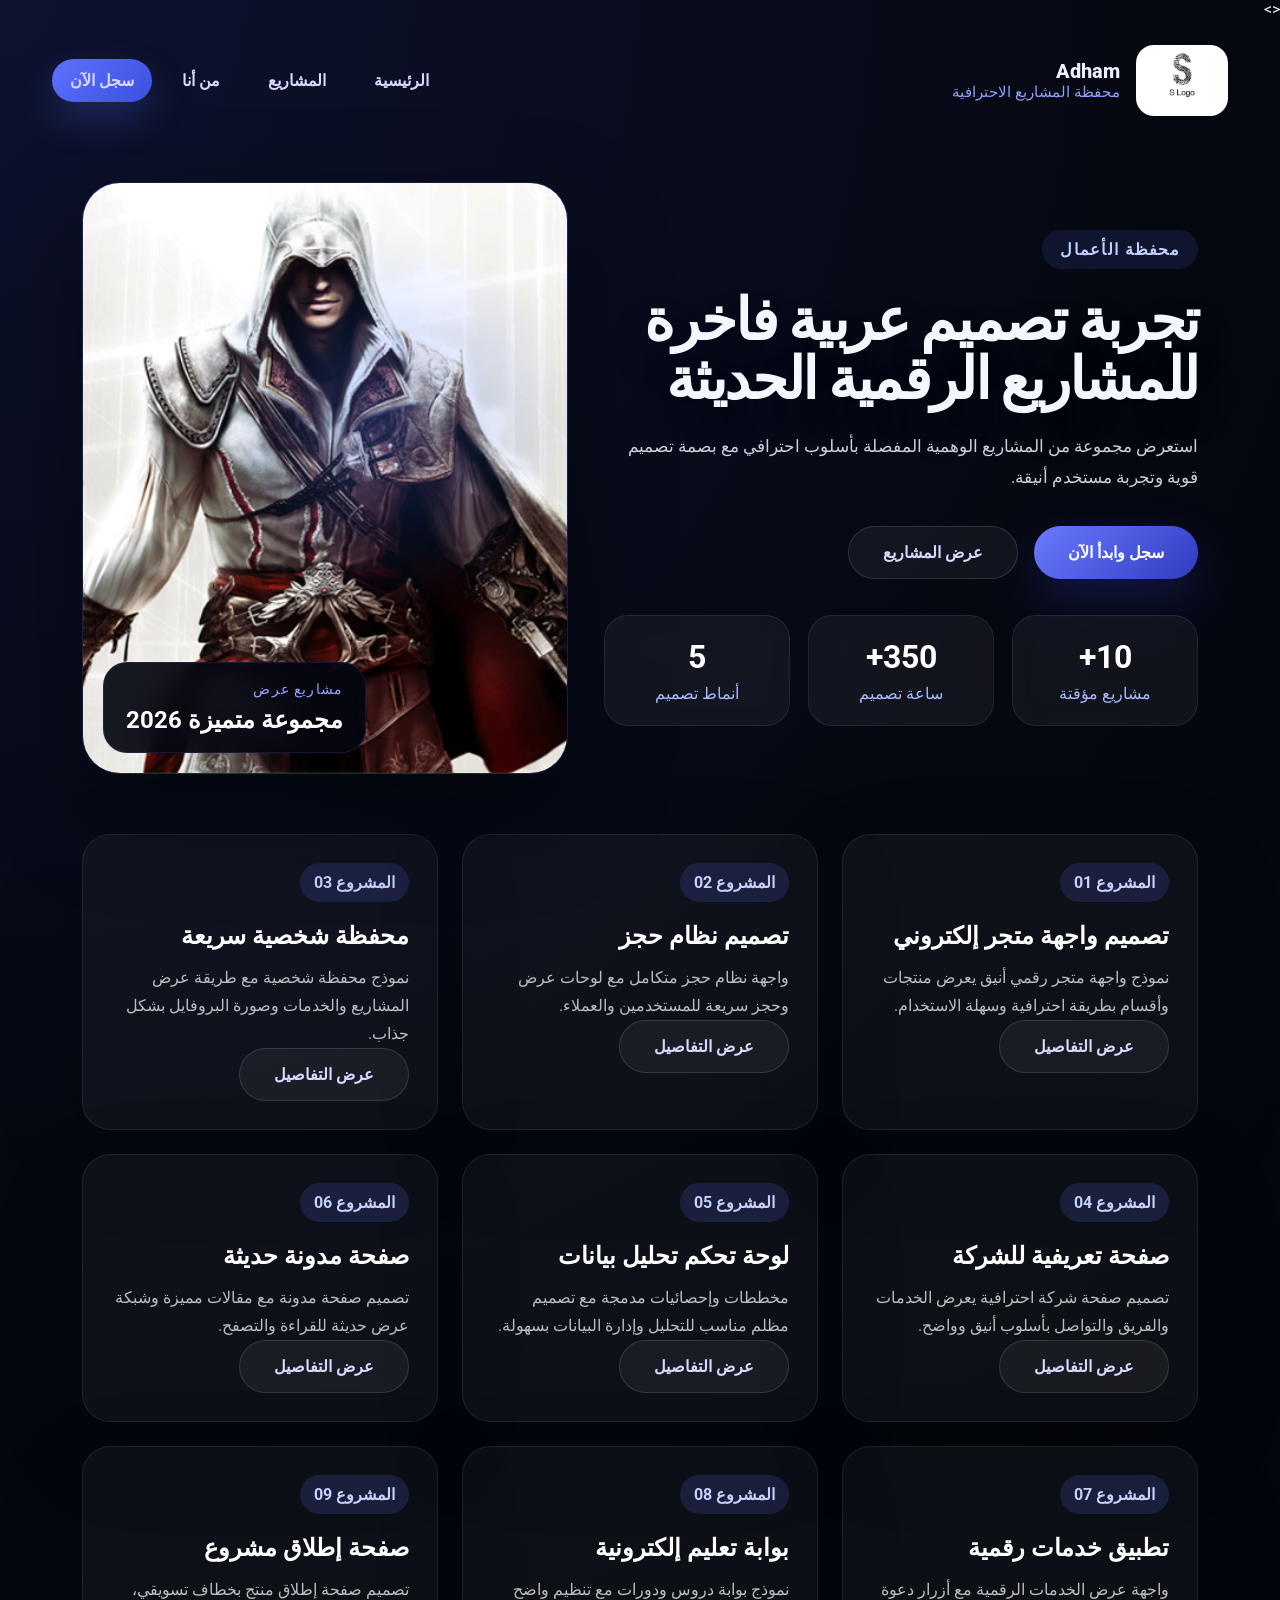
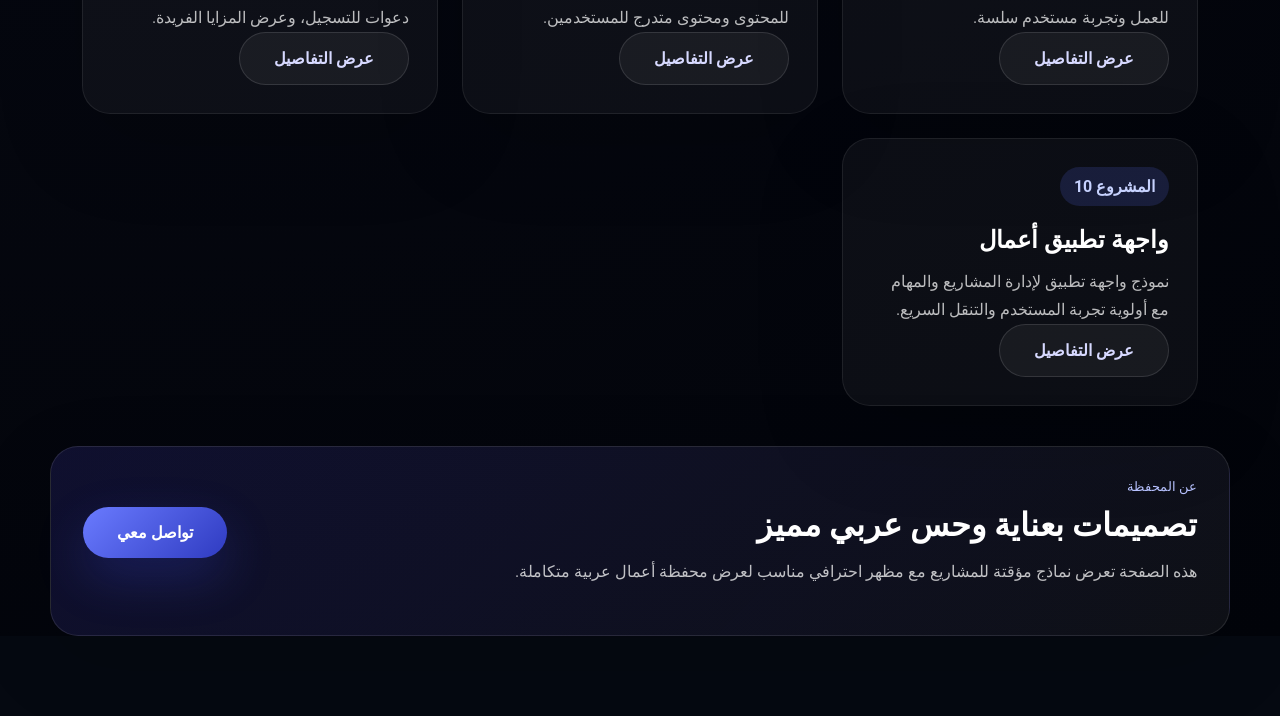
==== commit 3d77bb33: "s s" ====
--- a/index.html
+++ b/index.html
@@ -3,7 +3,7 @@
 <head>
   <meta charset="UTF-8">
   <meta name="viewport" content="width=device-width, initial-scale=1.0">
-  <link rel="preconnect" href="https://fonts.googleapis.com">
+  <>
   <link rel="preconnect" href="https://fonts.gstatic.com" crossorigin>
   <link href="https://fonts.googleapis.com/css2?family=Roboto:ital,wght@0,100..900;1,100..900&display=swap" rel="stylesheet">
   <title>محفظة المشاريع | Adham Portfolio</title>
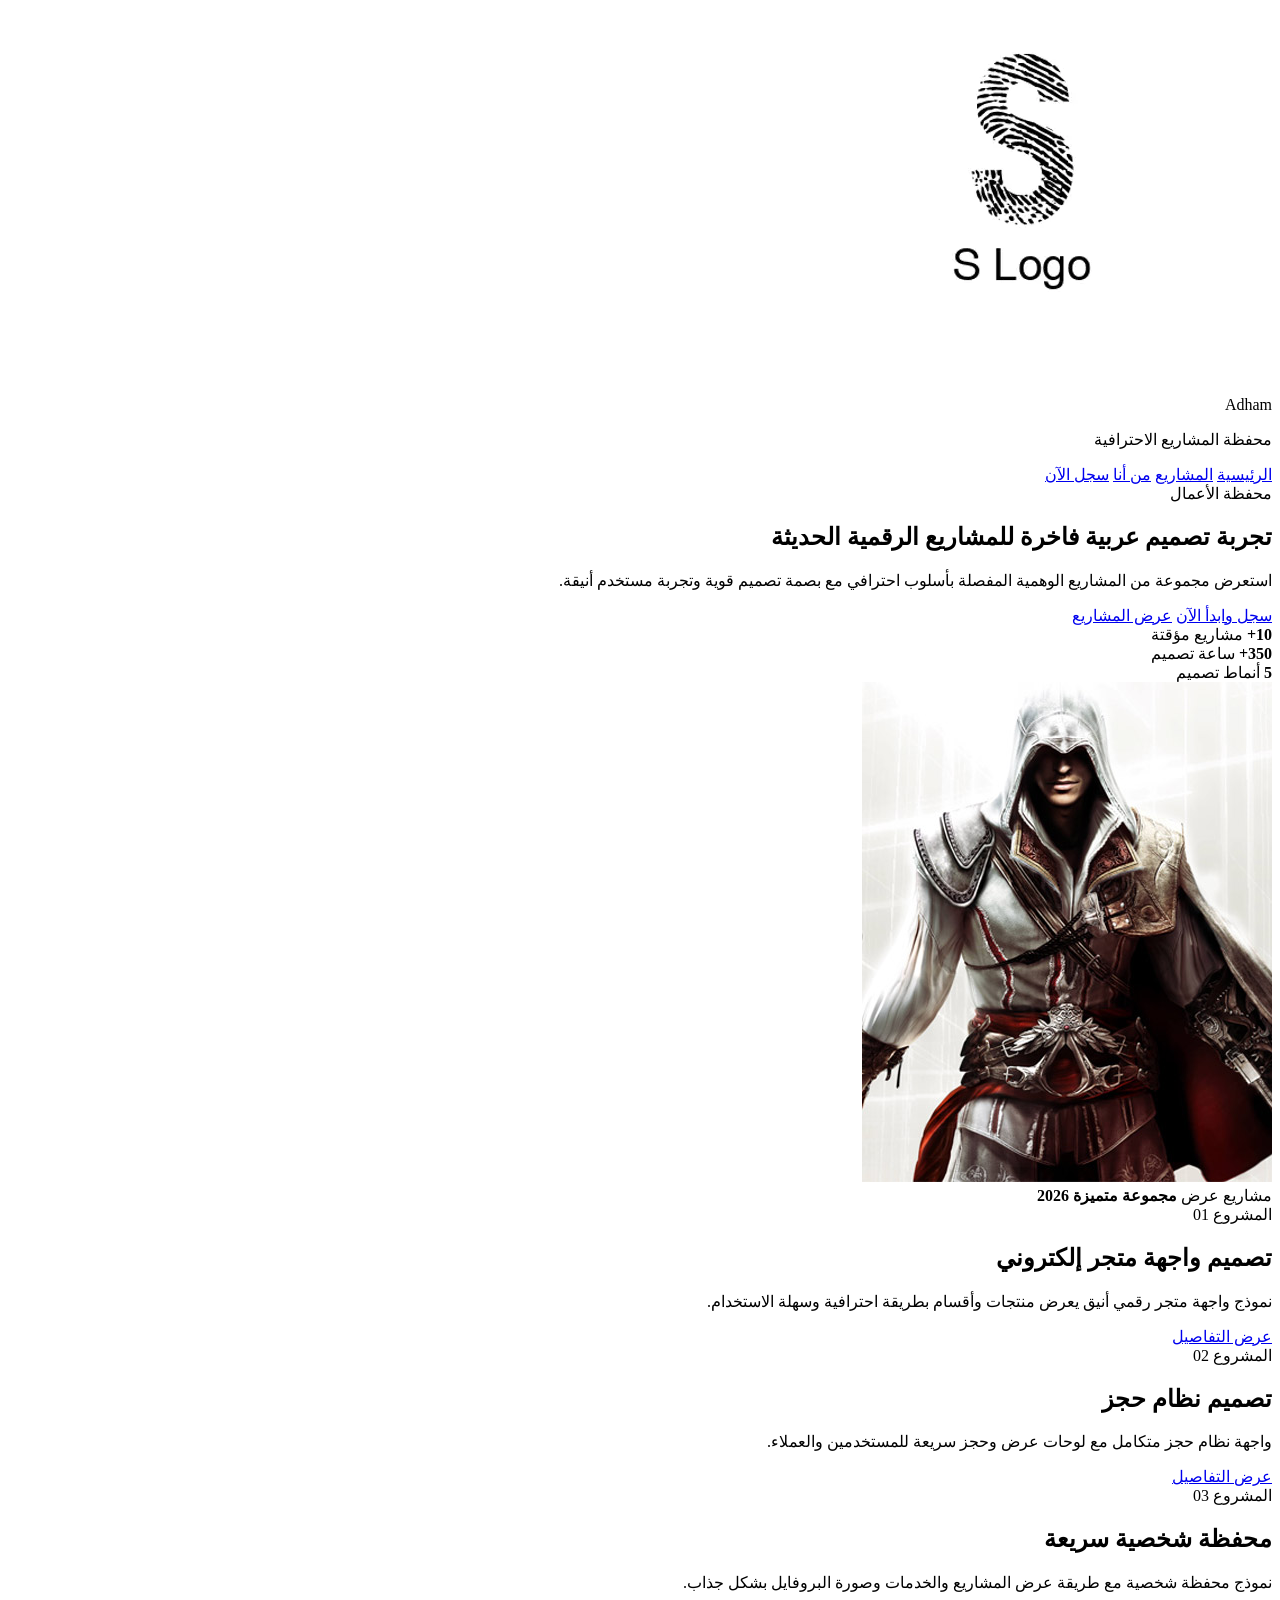
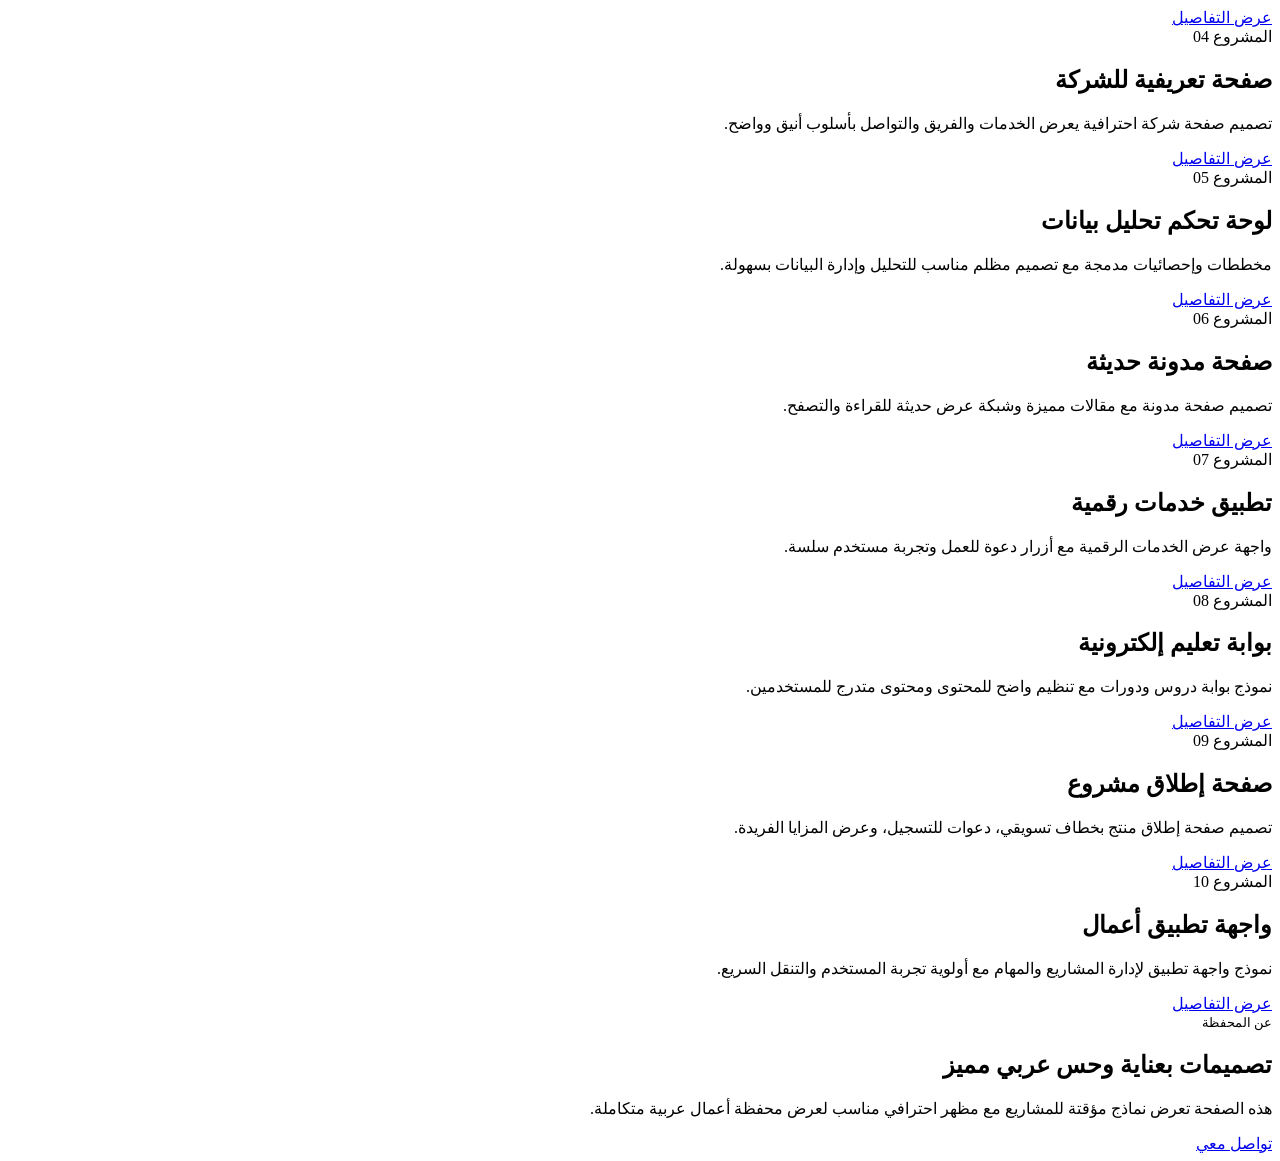
==== commit fd924ca3: "ss ss" ====
--- a/index.html
+++ b/index.html
@@ -1,13 +1,7 @@
 ﻿<!DOCTYPE html>
 <html lang="ar" dir="rtl">
 <head>
-  <meta charset="UTF-8">
-  <meta name="viewport" content="width=device-width, initial-scale=1.0">
-  <>
-  <link rel="preconnect" href="https://fonts.gstatic.com" crossorigin>
-  <link href="https://fonts.googleapis.com/css2?family=Roboto:ital,wght@0,100..900;1,100..900&display=swap" rel="stylesheet">
-  <title>محفظة المشاريع | Adham Portfolio</title>
-  <link rel="stylesheet" href="./main.css">
+  
 </head>
 <body class="home-page">
   <header class="site-header">
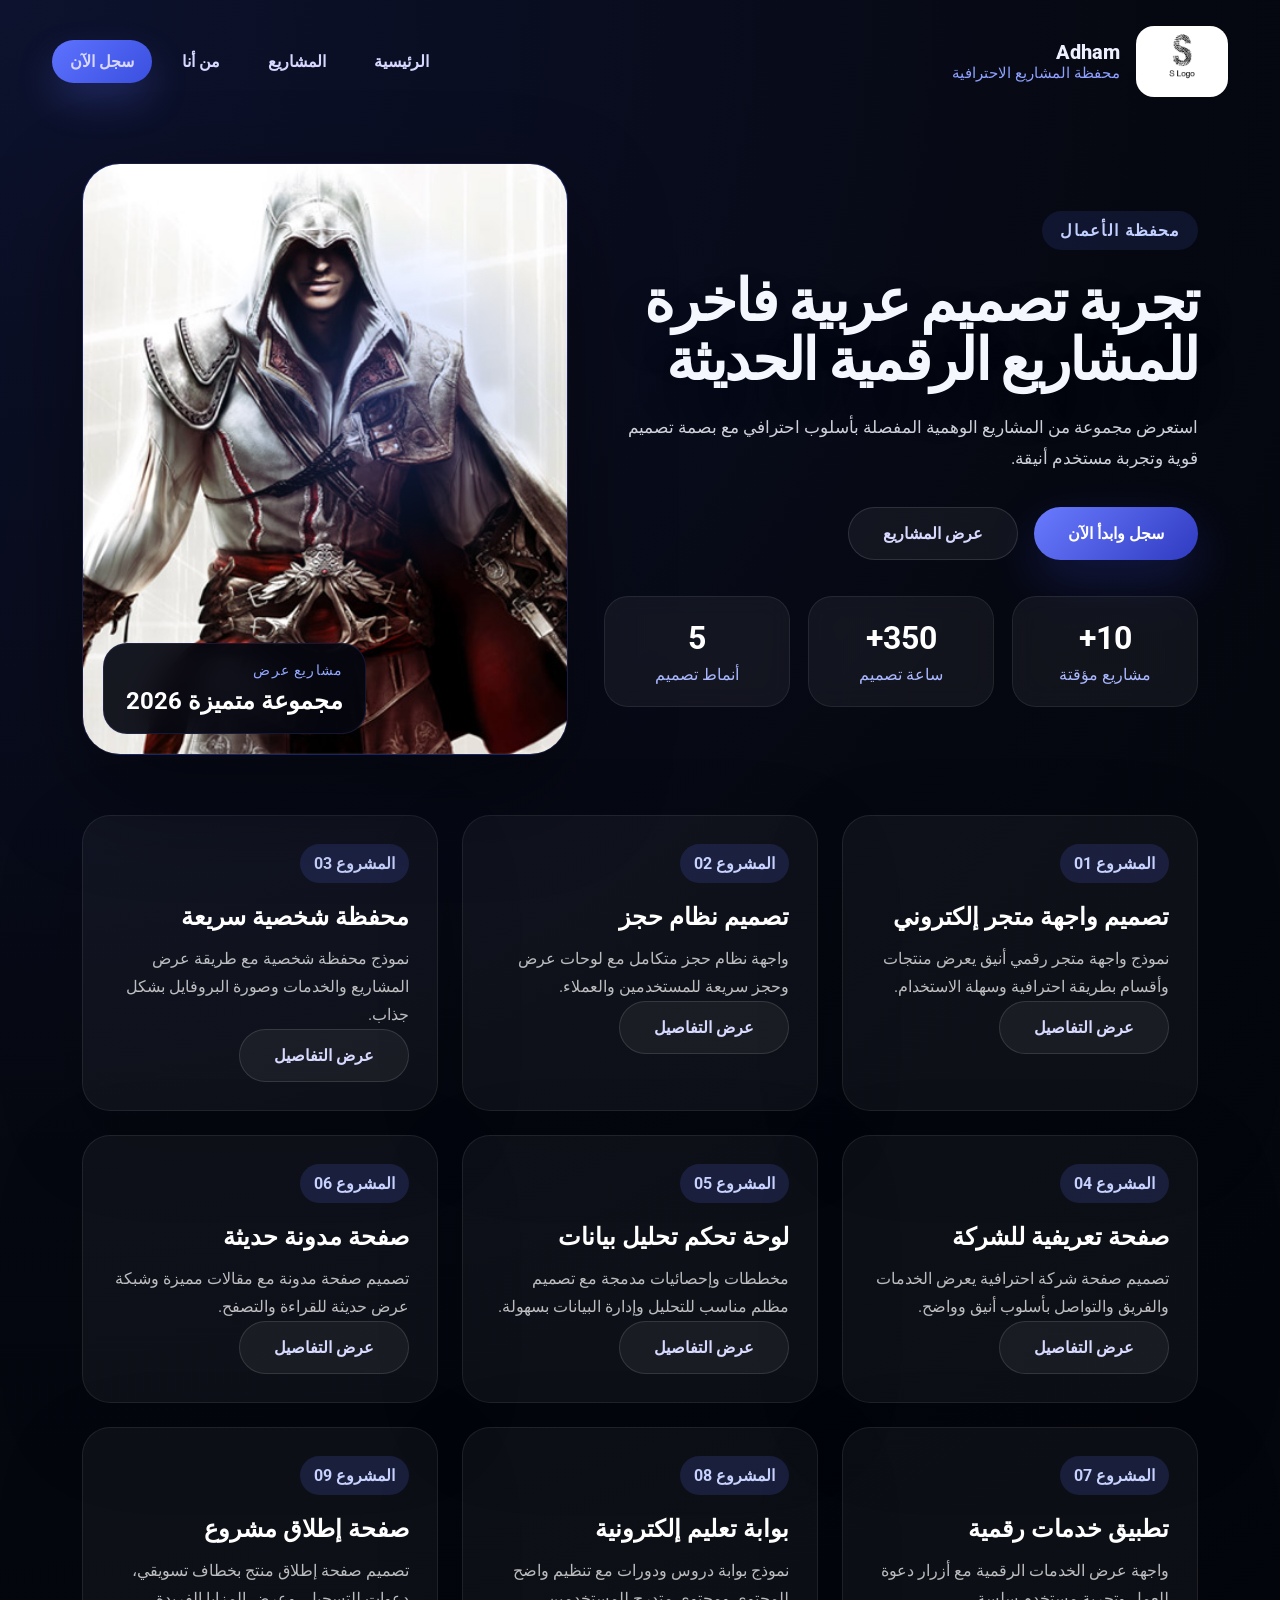
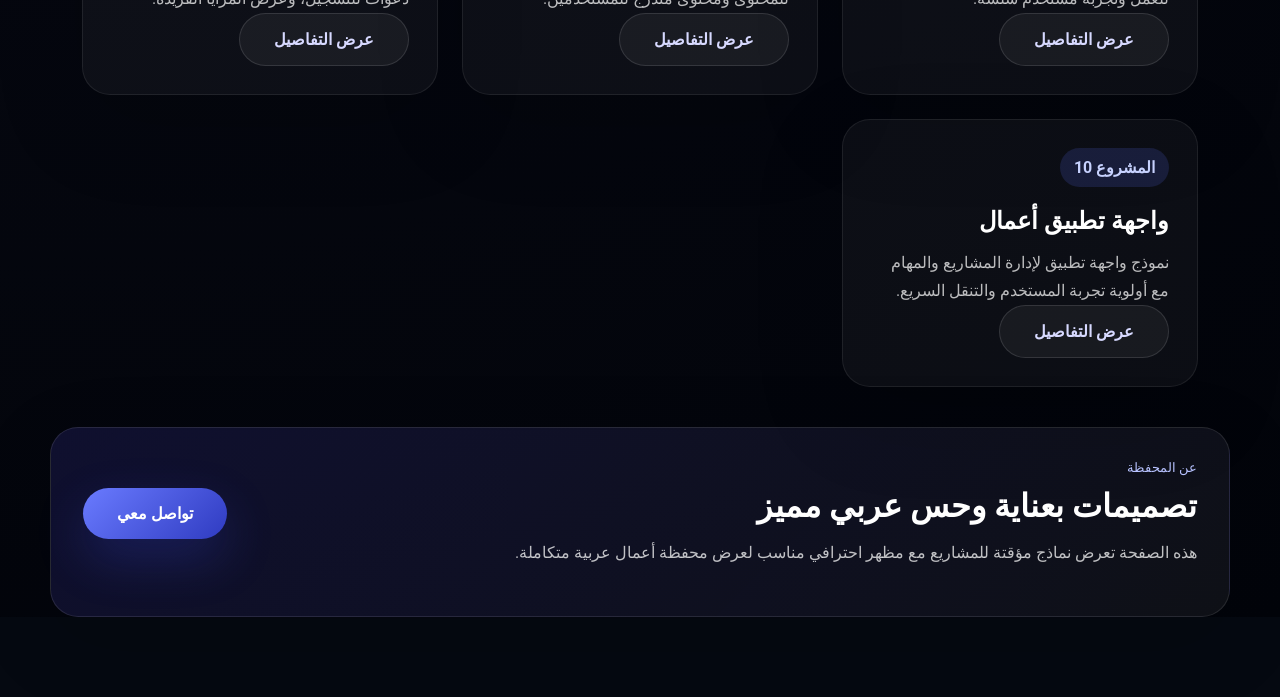
==== commit 6b462bc4: "ss ss" ====
--- a/index.html
+++ b/index.html
@@ -1,7 +1,13 @@
 ﻿<!DOCTYPE html>
 <html lang="ar" dir="rtl">
 <head>
-  
+  <meta charset="UTF-8">
+  <meta name="viewport" content="width=device-width, initial-scale=1.0">
+  <link rel="preconnect" href="https://fonts.googleapis.com">
+  <link rel="preconnect" href="https://fonts.gstatic.com" crossorigin>
+  <link href="https://fonts.googleapis.com/css2?family=Roboto:ital,wght@0,100..900;1,100..900&display=swap" rel="stylesheet">
+  <title>محفظة المشاريع | Adham Portfolio</title>
+  <link rel="stylesheet" href="./main.css">
 </head>
 <body class="home-page">
   <header class="site-header">
--- a/main.css
+++ b/main.css
@@ -0,0 +1,513 @@
+/* Main stylesheet for Adham Gaming Arena */
+:root {
+  color-scheme: dark;
+  font-family: "Roboto", sans-serif;
+  color: #f5f7ff;
+  background: #050911;
+}
+* {
+  box-sizing: border-box;
+}
+html, body {
+  margin: 0;
+  padding: 0;
+  min-height: 100%;
+  scroll-behavior: smooth;
+}
+body {
+  background: radial-gradient(circle at top left, #0d122e 0%, #060811 45%, #02040a 100%);
+  overflow-x: hidden;
+  animation: pageFade 0.9s ease both;
+}
+.register-page {
+  direction: ltr;
+}
+a {
+  text-decoration: none;
+  color: inherit;
+}
+
+img {
+  max-width: 100%;
+  display: block;
+}
+.home-page,
+.register-page {
+  min-height: 100vh;
+}
+.site-header,
+.register-page .site-header {
+  max-width: 1240px;
+  margin: 0 auto;
+  padding: 26px 32px;
+  display: flex;
+  justify-content: space-between;
+  align-items: center;
+  gap: 18px;
+}
+.brand {
+  display: flex;
+  align-items: center;
+  gap: 16px;
+}
+.logo {
+  width: 92px;
+  border-radius: 18px;
+}
+.brand-label {
+  display: block;
+  font-size: 1.25rem;
+  font-weight: 800;
+  color: #eef0ff;
+}
+.brand-subtitle {
+  margin: 0;
+  color: #8ea1ff;
+  font-size: 0.95rem;
+}
+.nav-menu {
+  display: flex;
+  align-items: center;
+  gap: 12px;
+  flex-wrap: wrap;
+}
+.nav-menu a {
+  padding: 12px 18px;
+  border-radius: 999px;
+  transition: transform 0.24s ease, background 0.24s ease;
+  color: #d7d7ff;
+  font-weight: 600;
+}
+.nav-menu a:hover {
+  transform: translateY(-2px);
+  background: rgba(94, 114, 255, 0.14);
+}
+.nav-button {
+  background: linear-gradient(135deg, #5e72ff, #3b4fe0);
+  color: #fff;
+  box-shadow: 0 18px 38px rgba(94, 114, 255, 0.24);
+}
+.hero-panel {
+  max-width: 1180px;
+  margin: 0 auto;
+  display: grid;
+  grid-template-columns: 1.1fr 0.9fr;
+  gap: 36px;
+  padding: 40px 32px 0;
+  align-items: center;
+  position: relative;
+}
+.hero-panel, .feature-item, .register-panel, .cta-strip, .visual-card {
+  animation: floatIn 0.9s ease both;
+}
+.hero-panel::after {
+  content: "";
+  position: absolute;
+  left: 4%;
+  top: 6%;
+  width: 48%;
+  height: 76%;
+  border-radius: 50%;
+  background: radial-gradient(circle, rgba(66, 115, 255, 0.3), transparent 52%);
+  pointer-events: none;
+}
+.hero-copy {
+  position: relative;
+  z-index: 1;
+}
+.eyebrow {
+  display: inline-block;
+  padding: 10px 18px;
+  background: rgba(94, 114, 255, 0.12);
+  border-radius: 999px;
+  color: #c1d0ff;
+  font-weight: 700;
+  margin-bottom: 22px;
+  letter-spacing: 0.08em;
+  text-transform: uppercase;
+}
+.hero-copy h1 {
+  margin: 0 0 22px;
+  font-size: clamp(3rem, 4.5vw, 4.8rem);
+  line-height: 1.03;
+  letter-spacing: -0.04em;
+  color: #f5f7ff;
+  text-shadow: 0 18px 40px rgba(0, 0, 0, 0.22);
+}
+.hero-copy p {
+  max-width: 620px;
+  margin: 0 0 34px;
+  font-size: 1.05rem;
+  line-height: 1.8;
+  color: rgba(245, 247, 255, 0.84);
+}
+.hero-actions {
+  display: flex;
+  flex-wrap: wrap;
+  gap: 16px;
+  margin-bottom: 36px;
+}
+.hero-actions a {
+  position: relative;
+}
+.hero-actions a::after {
+  content: "";
+  position: absolute;
+  inset: 0;
+  border-radius: 999px;
+  box-shadow: 0 0 0 0 rgba(94, 114, 255, 0.3);
+  transition: box-shadow 0.3s ease;
+}
+.hero-actions a:hover::after {
+  box-shadow: 0 0 0 18px rgba(94, 114, 255, 0.08);
+}
+.primary-button,
+.secondary-button,
+.btn-primary {
+  display: inline-flex;
+  align-items: center;
+  justify-content: center;
+  border-radius: 999px;
+  padding: 16px 34px;
+  font-weight: 700;
+  transition: transform 0.25s ease, background-color 0.25s ease, opacity 0.25s ease;
+}
+.primary-button,
+.btn-primary {
+  background: linear-gradient(135deg, #6a7bff, #2f3bc1);
+  color: #fff;
+  box-shadow: 0 20px 50px rgba(64, 84, 255, 0.22);
+}
+.primary-button:hover,
+.btn-primary:hover {
+  transform: translateY(-2px);
+}
+.secondary-button {
+  background: rgba(255, 255, 255, 0.05);
+  border: 1px solid rgba(255, 255, 255, 0.12);
+  color: #d7d9ff;
+}
+.secondary-button:hover {
+  background: rgba(255, 255, 255, 0.14);
+}
+.hero-metrics {
+  display: grid;
+  grid-template-columns: repeat(3, minmax(120px, 1fr));
+  gap: 18px;
+}
+.hero-metrics div {
+  padding: 22px;
+  border-radius: 24px;
+  background: rgba(255, 255, 255, 0.05);
+  border: 1px solid rgba(255, 255, 255, 0.08);
+  text-align: center;
+  backdrop-filter: blur(12px);
+}
+.hero-metrics strong {
+  display: block;
+  font-size: 2rem;
+  color: #fff;
+  margin-bottom: 8px;
+}
+.hero-metrics span {
+  display: block;
+  color: #aab8ff;
+}
+.hero-visual {
+  position: relative;
+}
+.visual-card {
+  position: relative;
+  border-radius: 38px;
+  overflow: hidden;
+  box-shadow: 0 38px 100px rgba(0, 0, 0, 0.45);
+  border: 1px solid rgba(94, 114, 255, 0.18);
+  background: linear-gradient(180deg, rgba(13, 23, 77, 0.85), rgba(8, 10, 21, 0.95));
+}
+.visual-card img {
+  width: 100%;
+  height: auto;
+  display: block;
+}
+.visual-badge {
+  position: absolute;
+  bottom: 20px;
+  left: 20px;
+  padding: 18px 22px;
+  border-radius: 24px;
+  background: rgba(4, 6, 16, 0.92);
+  border: 1px solid rgba(94, 114, 255, 0.16);
+  backdrop-filter: blur(16px);
+}
+.visual-badge span {
+  display: block;
+  color: #91a7ff;
+  font-size: 0.9rem;
+  margin-bottom: 8px;
+  letter-spacing: 0.08em;
+  text-transform: uppercase;
+}
+.visual-badge strong {
+  display: block;
+  font-size: 1.5rem;
+  color: #fff;
+}
+.features-grid {
+  max-width: 1180px;
+  margin: 60px auto 40px;
+  padding: 0 32px;
+  display: grid;
+  grid-template-columns: repeat(3, minmax(220px, 1fr));
+  gap: 24px;
+}
+.feature-item {
+  padding: 28px;
+  border-radius: 28px;
+  background: rgba(255, 255, 255, 0.04);
+  border: 1px solid rgba(255, 255, 255, 0.08);
+  box-shadow: 0 28px 90px rgba(0, 0, 0, 0.16);
+  transition: transform 0.3s ease, border-color 0.3s ease;
+}
+.feature-item:hover {
+  transform: translateY(-8px);
+  border-color: rgba(94, 114, 255, 0.35);
+}
+.feature-item span {
+  display: inline-flex;
+  padding: 10px 14px;
+  border-radius: 999px;
+  background: rgba(94, 114, 255, 0.16);
+  color: #c7d2fe;
+  font-weight: 700;
+  margin-bottom: 20px;
+}
+.feature-item h2 {
+  margin: 0 0 14px;
+  font-size: 1.5rem;
+  color: #fff;
+}
+.feature-item p {
+  margin: 0;
+  color: rgba(255, 255, 255, 0.72);
+  line-height: 1.75;
+}
+.cta-strip {
+  max-width: 1180px;
+  margin: 0 auto 80px;
+  padding: 32px 32px 48px;
+  display: flex;
+  align-items: center;
+  justify-content: space-between;
+  gap: 20px;
+  background: linear-gradient(135deg, rgba(79, 70, 229, 0.16), rgba(255, 255, 255, 0.05));
+  border: 1px solid rgba(255, 255, 255, 0.1);
+  border-radius: 28px;
+  box-shadow: 0 24px 80px rgba(0, 0, 0, 0.16);
+}
+.cta-strip small {
+  display: block;
+  color: #b7c2ff;
+  margin-bottom: 12px;
+}
+.cta-strip h2 {
+  margin: 0 0 14px;
+  font-size: 2rem;
+  line-height: 1.2;
+  color: #fff;
+}
+.cta-strip p {
+  margin: 0;
+  color: rgba(255, 255, 255, 0.74);
+  max-width: 760px;
+  line-height: 1.8;
+}
+
+/* Register page styles */
+.register-page {
+  background: linear-gradient(180deg, #0d1f48 0%, #07152d 100%);
+}
+.form-container {
+  display: flex;
+  justify-content: center;
+  align-items: center;
+  padding: 40px 24px 60px;
+}
+.register-panel {
+  width: min(1080px, 100%);
+  display: grid;
+  grid-template-columns: 1fr 1.05fr;
+  background: rgba(255, 255, 255, 0.06);
+  border: 1px solid rgba(255, 255, 255, 0.12);
+  border-radius: 32px;
+  overflow: hidden;
+  backdrop-filter: blur(18px);
+  box-shadow: 0 40px 120px rgba(0, 0, 0, 0.24);
+}
+.register-info {
+  padding: 48px 38px;
+  display: flex;
+  flex-direction: column;
+  justify-content: space-between;
+  gap: 24px;
+  border-right: 1px solid rgba(255, 255, 255, 0.08);
+}
+.register-info span {
+  color: #7dd3fc;
+  font-size: 0.95rem;
+  font-weight: 700;
+  letter-spacing: 0.08em;
+  text-transform: uppercase;
+}
+.register-info h1 {
+  margin: 0;
+  font-size: 2.6rem;
+  line-height: 1.05;
+}
+.register-info p {
+  color: rgba(255, 255, 255, 0.82);
+  font-size: 1rem;
+  line-height: 1.8;
+}
+.register-stats {
+  display: flex;
+  gap: 18px;
+  flex-wrap: wrap;
+}
+.register-stats div {
+  background: rgba(255, 255, 255, 0.08);
+  padding: 18px 20px;
+  border-radius: 20px;
+  min-width: 140px;
+}
+.register-stats strong {
+  display: block;
+  font-size: 1.8rem;
+  margin-bottom: 8px;
+  color: #ffffff;
+}
+.register-stats p {
+  margin: 0;
+  color: #cbd5e1;
+}
+.register-form {
+  padding: 48px 38px;
+  display: grid;
+  gap: 18px;
+}
+.input-group {
+  display: grid;
+  gap: 8px;
+}
+.input-group label {
+  color: rgba(255, 255, 255, 0.85);
+  font-size: 0.95rem;
+}
+.input-group input {
+  width: 100%;
+  padding: 14px 16px;
+  border-radius: 16px;
+  border: 1px solid rgba(255, 255, 255, 0.14);
+  background: rgba(255, 255, 255, 0.08);
+  color: white;
+  font-size: 1rem;
+  outline: none;
+  transition: border-color 0.2s ease, box-shadow 0.2s ease;
+}
+.input-group input:focus {
+  border-color: #7dd3fc;
+  box-shadow: 0 0 0 3px rgba(125, 211, 252, 0.12);
+}
+.helper-text {
+  margin: 0;
+  color: rgba(255, 255, 255, 0.7);
+  font-size: 0.95rem;
+}
+.success-message {
+  margin: 0;
+  padding: 14px 18px;
+  border-radius: 14px;
+  background: rgba(34, 197, 94, 0.15);
+  color: #d1fae5;
+  border: 1px solid rgba(34, 197, 94, 0.3);
+  display: none;
+}
+.success-message.visible {
+  display: block;
+}
+
+@media (max-width: 980px) {
+  .hero-panel,
+  .register-panel {
+    grid-template-columns: 1fr;
+  }
+  .hero-panel {
+    padding: 40px 24px 0;
+  }
+  .features-grid {
+    grid-template-columns: 1fr;
+  }
+  .cta-strip {
+    flex-direction: column;
+    align-items: flex-start;
+    padding: 28px;
+  }
+  .hero-panel::after {
+    display: none;
+  }
+}
+@media (max-width: 680px) {
+  .site-header {
+    flex-direction: column;
+    align-items: flex-start;
+    padding: 20px 20px;
+  }
+  .hero-copy h1 {
+    font-size: 2.2rem;
+  }
+  .hero-actions {
+    flex-direction: column;
+    width: 100%;
+  }
+  .primary-button,
+  .secondary-button,
+  .btn-primary {
+    width: 100%;
+  }
+  .hero-metrics {
+    grid-template-columns: 1fr;
+  }
+  .features-grid,
+  .cta-strip {
+    padding: 0 16px;
+  }
+  .cta-strip {
+    gap: 18px;
+  }
+  .nav-menu {
+    gap: 10px;
+  }
+  .hero-copy p,
+  .cta-strip p {
+    max-width: 100%;
+  }
+  .visual-card {
+    border-radius: 28px;
+  }
+  .register-panel {
+    padding: 0;
+    border-radius: 24px;
+  }
+  .register-info,
+  .register-form {
+    padding: 28px 20px;
+  }
+  .feature-item,
+  .hero-copy,
+  .hero-visual,
+  .visual-card,
+  .register-info,
+  .register-form,
+  .cta-strip {
+    animation-duration: 1s;
+  }
+}
